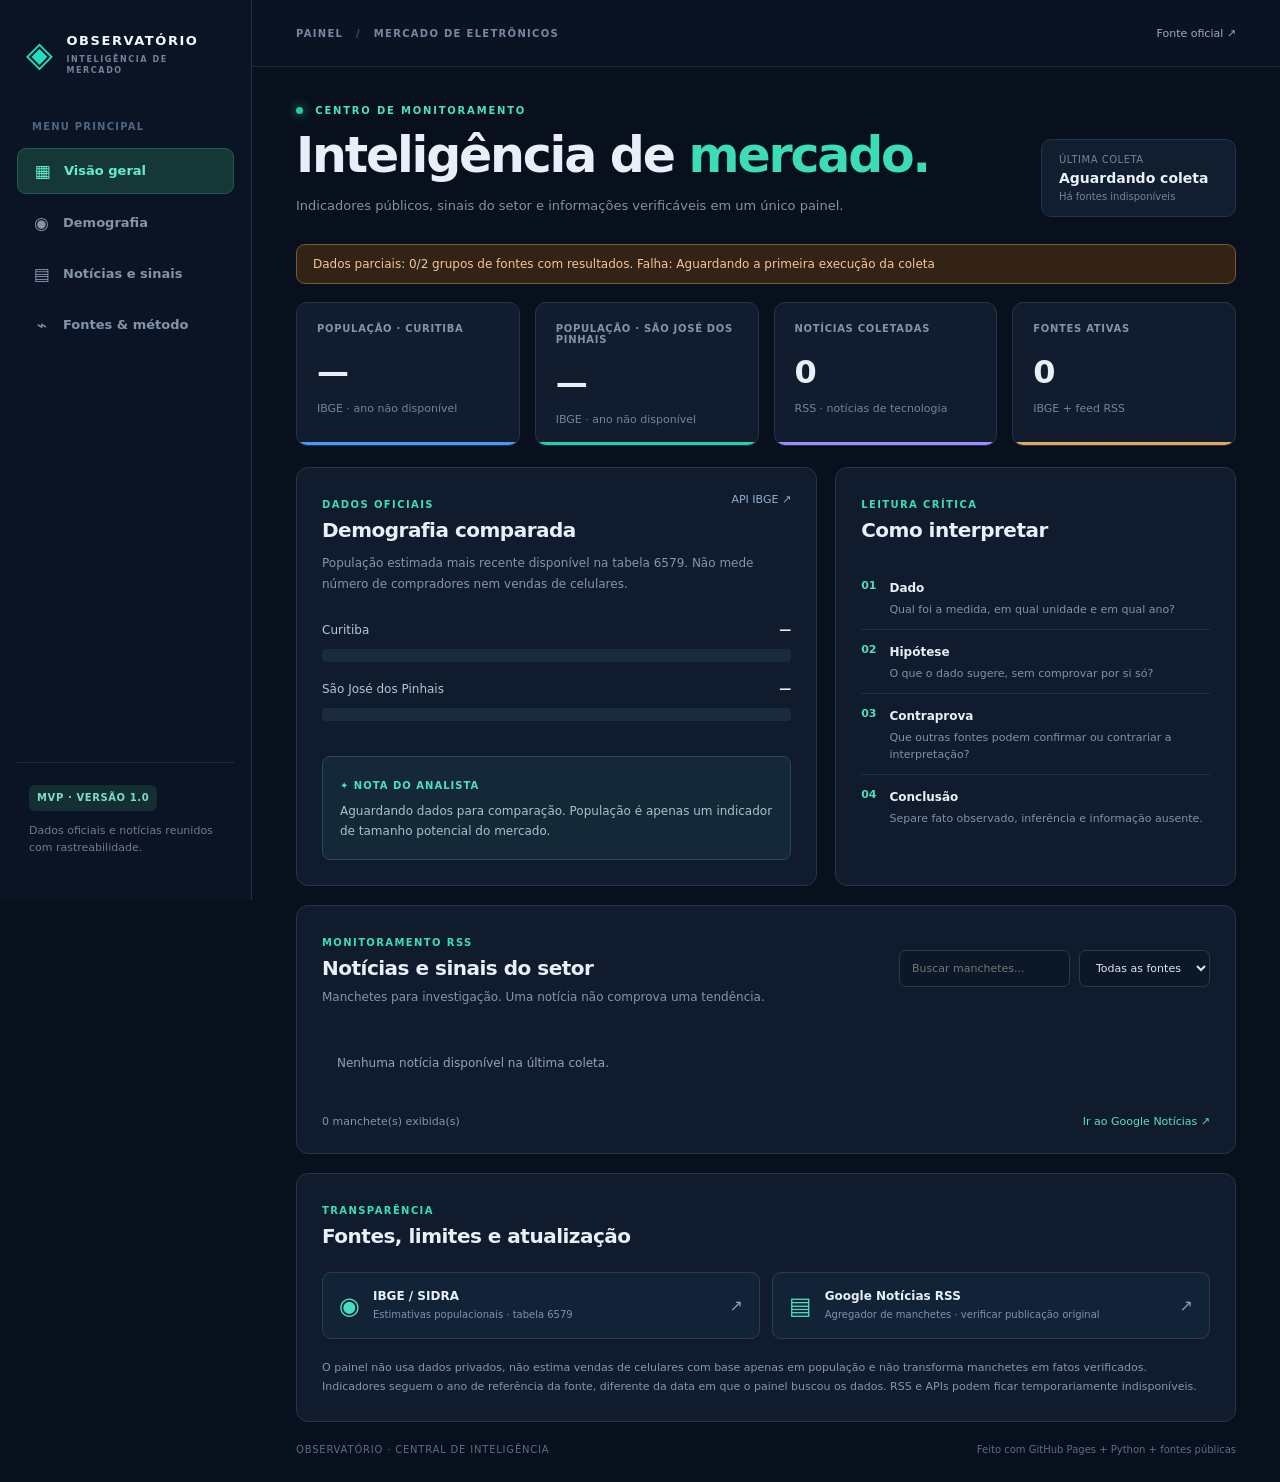
==== site/index.html @ dcea85d7 "Add files via upload" ====
<!doctype html>
<html lang="pt-BR">
<head>
  <meta charset="utf-8">
  <meta name="viewport" content="width=device-width, initial-scale=1">
  <meta name="theme-color" content="#0a1222">
  <meta name="description" content="Painel de inteligência de mercado com indicadores públicos do IBGE e notícias de tecnologia via RSS.">
  <title>Observatório | Inteligência de Mercado</title>
  <link rel="stylesheet" href="./styles.css">
</head>
<body>
  <div class="layout">
    <aside class="sidebar" aria-label="Navegação principal">
      <a class="brand" href="#inicio"><span class="brand-icon">◈</span><span>OBSERVATÓRIO<small>INTELIGÊNCIA DE MERCADO</small></span></a>
      <div class="nav-label">MENU PRINCIPAL</div>
      <nav>
        <a class="nav-link active" href="#inicio"><span>▦</span> Visão geral</a>
        <a class="nav-link" href="#demografia"><span>◉</span> Demografia</a>
        <a class="nav-link" href="#noticias"><span>▤</span> Notícias e sinais</a>
        <a class="nav-link" href="#fontes"><span>⌁</span> Fontes & método</a>
      </nav>
      <div class="sidebar-bottom">
        <span class="tiny-pill">MVP · VERSÃO 1.0</span>
        <p>Dados oficiais e notícias reunidos com rastreabilidade.</p>
      </div>
    </aside>
    <main id="inicio" class="main">
      <header class="topbar">
        <div class="crumb">PAINEL <span>/</span> MERCADO DE ELETRÔNICOS</div>
        <a class="top-link" href="https://www.ibge.gov.br/" target="_blank" rel="noopener noreferrer">Fonte oficial ↗</a>
      </header>
      <div class="content">
        <div class="hero-top">
          <div>
            <div class="eyebrow"><span class="dot"></span> CENTRO DE MONITORAMENTO</div>
            <h1>Inteligência de <em>mercado.</em></h1>
            <p class="subtitle">Indicadores públicos, sinais do setor e informações verificáveis em um único painel.</p>
          </div>
          <div class="update-box"><span>ÚLTIMA COLETA</span><strong id="updated-at">Aguardando coleta</strong><small id="source-status">Sem dados carregados</small></div>
        </div>
        <div id="alert" class="alert" role="status">O painel está carregando as fontes.</div>

        <section aria-label="Indicadores principais" class="metrics">
          <article class="metric-card"><span class="metric-label">POPULAÇÃO · CURITIBA</span><strong id="population-curitiba">—</strong><span class="metric-foot" id="year-curitiba">IBGE · ano não disponível</span><span class="metric-accent blue"></span></article>
          <article class="metric-card"><span class="metric-label">POPULAÇÃO · SÃO JOSÉ DOS PINHAIS</span><strong id="population-sjp">—</strong><span class="metric-foot" id="year-sjp">IBGE · ano não disponível</span><span class="metric-accent teal"></span></article>
          <article class="metric-card"><span class="metric-label">NOTÍCIAS COLETADAS</span><strong id="news-count">—</strong><span class="metric-foot">RSS · notícias de tecnologia</span><span class="metric-accent violet"></span></article>
          <article class="metric-card"><span class="metric-label">FONTES ATIVAS</span><strong id="sources-count">—</strong><span class="metric-foot">IBGE + feed RSS</span><span class="metric-accent amber"></span></article>
        </section>

        <div class="two-col">
          <section id="demografia" class="panel" aria-labelledby="demografia-title">
            <div class="panel-head"><div><span class="kicker">DADOS OFICIAIS</span><h2 id="demografia-title">Demografia comparada</h2></div><a href="https://servicodados.ibge.gov.br/api/docs/agregados" target="_blank" rel="noopener noreferrer" class="small-link">API IBGE ↗</a></div>
            <p class="panel-note">População estimada mais recente disponível na tabela 6579. Não mede número de compradores nem vendas de celulares.</p>
            <div class="bars">
              <div class="bar-info"><span>Curitiba</span><strong id="bar-value-curitiba">—</strong></div><div class="bar-track"><div class="bar-fill bar-blue" id="bar-curitiba" style="width:0%"></div></div>
              <div class="bar-info"><span>São José dos Pinhais</span><strong id="bar-value-sjp">—</strong></div><div class="bar-track"><div class="bar-fill bar-teal" id="bar-sjp" style="width:0%"></div></div>
            </div>
            <div class="insight"><span>✦ NOTA DO ANALISTA</span><p id="population-insight">Aguardando dados para comparação. População é apenas um indicador de tamanho potencial do mercado.</p></div>
          </section>
          <section class="panel" aria-labelledby="metodo-title">
            <div class="panel-head"><div><span class="kicker">LEITURA CRÍTICA</span><h2 id="metodo-title">Como interpretar</h2></div></div>
            <div class="method-item"><span class="method-num">01</span><div><strong>Dado</strong><p>Qual foi a medida, em qual unidade e em qual ano?</p></div></div>
            <div class="method-item"><span class="method-num">02</span><div><strong>Hipótese</strong><p>O que o dado sugere, sem comprovar por si só?</p></div></div>
            <div class="method-item"><span class="method-num">03</span><div><strong>Contraprova</strong><p>Que outras fontes podem confirmar ou contrariar a interpretação?</p></div></div>
            <div class="method-item"><span class="method-num">04</span><div><strong>Conclusão</strong><p>Separe fato observado, inferência e informação ausente.</p></div></div>
          </section>
        </div>

        <section id="noticias" class="panel news-panel" aria-labelledby="noticias-title">
          <div class="panel-head news-header"><div><span class="kicker">MONITORAMENTO RSS</span><h2 id="noticias-title">Notícias e sinais do setor</h2><p class="panel-note">Manchetes para investigação. Uma notícia não comprova uma tendência.</p></div><div class="news-controls"><label class="sr-only" for="news-search">Buscar manchetes</label><input id="news-search" placeholder="Buscar manchetes..." type="search"><label class="sr-only" for="news-filter">Fonte</label><select id="news-filter"><option value="">Todas as fontes</option></select></div></div>
          <div id="news-list" class="news-list"><p class="empty">Aguardando coleta de RSS...</p></div>
          <div class="news-bottom"><span id="news-shown">Nenhuma notícia exibida</span><a href="https://news.google.com/?hl=pt-BR&gl=BR&ceid=BR:pt-419" target="_blank" rel="noopener noreferrer">Ir ao Google Notícias ↗</a></div>
        </section>

        <section id="fontes" class="panel" aria-labelledby="fontes-title">
          <div class="panel-head"><div><span class="kicker">TRANSPARÊNCIA</span><h2 id="fontes-title">Fontes, limites e atualização</h2></div></div>
          <div class="sources-grid">
            <a href="https://sidra.ibge.gov.br/tabela/6579" target="_blank" rel="noopener noreferrer" class="source-card"><span class="source-icon">◉</span><div><strong>IBGE / SIDRA</strong><small>Estimativas populacionais · tabela 6579</small></div><span>↗</span></a>
            <a href="https://news.google.com/" target="_blank" rel="noopener noreferrer" class="source-card"><span class="source-icon">▤</span><div><strong>Google Notícias RSS</strong><small>Agregador de manchetes · verificar publicação original</small></div><span>↗</span></a>
          </div>
          <p class="disclaimer">O painel não usa dados privados, não estima vendas de celulares com base apenas em população e não transforma manchetes em fatos verificados. Indicadores seguem o ano de referência da fonte, diferente da data em que o painel buscou os dados. RSS e APIs podem ficar temporariamente indisponíveis.</p>
        </section>
        <footer>OBSERVATÓRIO · CENTRAL DE INTELIGÊNCIA <span>Feito com GitHub Pages + Python + fontes públicas</span></footer>
      </div>
    </main>
  </div>
  <script src="./app.js" defer></script>
</body>
</html>
---- site/styles.css ----
:root{color-scheme:dark;font-family:Inter,ui-sans-serif,system-ui,-apple-system,BlinkMacSystemFont,"Segoe UI",sans-serif;background:#080f1d;color:#e9eff8;font-synthesis:none}*{box-sizing:border-box}html{scroll-behavior:smooth}body{margin:0}a{color:inherit;text-decoration:none}button,input,select{font:inherit}.layout{display:flex;min-height:100vh}.sidebar{width:252px;background:#0b1424;border-right:1px solid #223047;position:sticky;top:0;height:100vh;display:flex;flex-direction:column;padding:32px 17px}.brand{display:flex;align-items:center;gap:12px;padding:0 9px 44px;color:#f3f8ff;font-size:13px;letter-spacing:.12em;font-weight:800;line-height:1.4}.brand-icon{color:#22dec0;font-size:35px;line-height:1}.brand small{display:block;color:#71829d;font-size:8px;letter-spacing:.2em;margin-top:4px}.nav-label{color:#506580;font-size:10px;font-weight:800;letter-spacing:.12em;padding:0 15px 16px}.sidebar nav{display:flex;flex-direction:column;gap:7px}.nav-link{color:#8293aa;border-radius:9px;font-size:13px;font-weight:600;padding:12px 15px;display:flex;align-items:center;gap:12px}.nav-link span{font-size:17px;display:inline-block;width:19px;text-align:center}.nav-link:hover{color:white;background:#15253a}.nav-link.active{background:#153735;color:#64edd2;border:1px solid #215c51}.sidebar-bottom{margin-top:auto;border-top:1px solid #1d2a3f;padding:22px 12px 0;color:#6b7c94;font-size:11px;line-height:1.6}.tiny-pill{display:inline-block;font-size:10px;color:#7bdcc7;background:#142f32;padding:5px 8px;border-radius:6px;font-weight:700;letter-spacing:.06em}.main{flex:1;min-width:0}.topbar{height:67px;padding:0 44px;border-bottom:1px solid #1b2a3d;display:flex;align-items:center;justify-content:space-between;background:#0a1322}.crumb{letter-spacing:.13em;font-weight:800;font-size:10px;color:#7488a2}.crumb span{padding:0 8px;color:#40556d}.top-link{font-size:11px;color:#9aacc1}.content{padding:38px 44px 27px;max-width:1530px;margin:0 auto}.hero-top{display:flex;justify-content:space-between;align-items:end;gap:24px;margin-bottom:27px}.eyebrow{font-size:10px;letter-spacing:.18em;color:#4ce1bb;font-weight:800;margin-bottom:12px}.dot{display:inline-block;width:7px;height:7px;border-radius:50%;background:#25ca9d;box-shadow:0 0 12px #25ca9d;margin-right:7px}h1{font-size:clamp(32px,4.3vw,49px);letter-spacing:-.045em;margin:0;font-weight:800;line-height:1.15}h1 em{font-style:normal;color:#3cdcb9}.subtitle{color:#8192a9;font-size:13px;margin:12px 0 0;line-height:1.6;max-width:640px}.update-box{background:#111e30;border:1px solid #25344a;border-radius:10px;min-width:195px;padding:14px 17px;display:flex;flex-direction:column;gap:5px}.update-box span,.update-box small{font-size:10px;color:#72849d;letter-spacing:.05em}.update-box strong{font-size:14px}.update-box small{letter-spacing:0}.alert{border:1px solid #314966;background:#132236;color:#b7c7db;padding:12px 16px;border-radius:9px;font-size:12px;margin-bottom:18px}.alert.ok{border-color:#205448;background:#102a29;color:#96e8d2}.alert.warn{border-color:#795637;background:#322315;color:#f1c698}.metrics{display:grid;grid-template-columns:repeat(4,minmax(0,1fr));gap:15px;margin-bottom:21px}.metric-card{background:#111d2e;border:1px solid #253349;border-radius:11px;padding:20px 20px 19px;min-height:137px;position:relative;overflow:hidden}.metric-label{display:block;font-size:10px;color:#8293ac;letter-spacing:.07em;font-weight:800;margin-bottom:19px}.metric-card strong{font-size:clamp(21px,2.7vw,32px);letter-spacing:-.045em;display:block;font-weight:750}.metric-foot{font-size:11px;color:#72849a;display:block;margin-top:11px}.metric-accent{height:3px;position:absolute;bottom:0;left:0;width:100%}.metric-accent.blue{background:#4e96fc}.metric-accent.teal{background:#24cfaa}.metric-accent.violet{background:#a18bff}.metric-accent.amber{background:#e0a75a}.two-col{display:grid;grid-template-columns:1.3fr 1fr;gap:18px;margin-bottom:19px}.panel{background:#101c2d;border:1px solid #25354a;border-radius:12px;padding:25px;min-width:0}.panel-head{display:flex;align-items:flex-start;justify-content:space-between;gap:16px;margin-bottom:24px}.kicker{font-size:10px;letter-spacing:.14em;color:#3addb8;font-weight:800}h2{font-size:20px;letter-spacing:-.025em;margin:6px 0 0}.small-link{font-size:11px;color:#8bafd4;white-space:nowrap}.panel-note{font-size:12px;line-height:1.7;color:#8495ab;margin:-13px 0 23px}.bars{display:grid;gap:12px;margin:29px 0 27px}.bar-info{display:flex;justify-content:space-between;gap:10px;font-size:12px;color:#b6c5d6}.bar-info strong{color:#e8f1ff}.bar-track{background:#1a2a3f;height:13px;border-radius:4px;overflow:hidden;margin-bottom:8px}.bar-fill{height:100%;border-radius:4px;transition:width .5s ease}.bar-blue{background:linear-gradient(90deg,#297fdc,#73b9ff)}.bar-teal{background:linear-gradient(90deg,#0d9d90,#3be9c7)}.insight{background:#142838;border:1px solid #244c55;border-radius:8px;padding:17px}.insight span{font-size:10px;letter-spacing:.1em;color:#4bdfc4;font-weight:800}.insight p{font-size:12px;color:#abc0cd;line-height:1.7;margin:8px 0 0}.method-item{display:flex;gap:13px;padding:11px 0;border-bottom:1px solid #1f2f43}.method-item:last-child{border-bottom:0}.method-num{font-size:11px;color:#4dddbd;font-weight:700;padding-top:2px}.method-item strong{font-size:12px}.method-item p{margin:5px 0 0;color:#7f92a9;font-size:11px;line-height:1.55}.news-panel{margin-bottom:19px}.news-header{align-items:center;margin-bottom:22px}.news-header .panel-note{margin:7px 0 0}.news-controls{display:flex;gap:9px}.news-controls input,.news-controls select{min-width:0;color:#dce7f4;background:#0c1728;border:1px solid #293a51;border-radius:7px;padding:10px 12px;font-size:11px;outline:none}.news-controls input:focus,.news-controls select:focus{border-color:#2cbfa5}.news-list{display:grid;grid-template-columns:repeat(2,minmax(0,1fr));gap:10px}.news-item{border:1px solid #25344a;background:#122034;border-radius:9px;padding:18px;display:flex;flex-direction:column;gap:10px;min-height:133px;transition:border-color .2s}.news-item:hover{border-color:#42c2ac}.news-tag{font-size:9px;letter-spacing:.08em;font-weight:800;color:#75ead5}.news-item h3{font-size:14px;line-height:1.45;margin:0;font-weight:650;display:-webkit-box;-webkit-line-clamp:2;-webkit-box-orient:vertical;overflow:hidden}.news-meta{font-size:10px;color:#8494aa;margin-top:auto}.empty{color:#91a3ba;font-size:12px;padding:15px}.news-bottom{display:flex;justify-content:space-between;align-items:center;padding:18px 0 0;color:#8194ad;font-size:11px}.news-bottom a{color:#57dfc4}.sources-grid{display:grid;grid-template-columns:repeat(2,minmax(0,1fr));gap:12px}.source-card{border:1px solid #2a3c51;background:#122338;border-radius:9px;display:flex;align-items:center;gap:13px;padding:16px}.source-card:hover{border-color:#46b6a5}.source-icon{font-size:24px;color:#4addbf}.source-card div{flex:1;min-width:0}.source-card strong{font-size:12px;display:block}.source-card small{display:block;color:#8191a9;font-size:10px;margin-top:5px;line-height:1.4}.source-card>span:last-child{color:#7ea1b5}.disclaimer{font-size:11px;color:#8596a9;line-height:1.7;margin:20px 0 0}footer{display:flex;justify-content:space-between;gap:15px;padding-top:22px;font-size:10px;letter-spacing:.08em;color:#58708a}footer span{letter-spacing:0}.sr-only{position:absolute;width:1px;height:1px;padding:0;margin:-1px;overflow:hidden;clip:rect(0,0,0,0);white-space:nowrap;border:0}@media(max-width:1080px){.sidebar{width:205px}.content{padding:28px 25px}.topbar{padding:0 25px}.metrics{grid-template-columns:repeat(2,minmax(0,1fr))}.two-col{grid-template-columns:1fr}}@media(max-width:730px){.layout{display:block}.sidebar{width:100%;height:auto;position:static;padding:18px;border-right:0;border-bottom:1px solid #223047}.brand{padding:0 0 12px}.nav-label,.sidebar-bottom{display:none}.sidebar nav{display:flex;flex-direction:row;overflow-x:auto}.nav-link{font-size:10px;white-space:nowrap;padding:8px 10px}.nav-link span{display:none}.topbar{height:48px;padding:0 18px}.content{padding:24px 15px}.hero-top{display:block}.update-box{margin-top:16px;max-width:300px}.metrics{gap:9px}.metric-card{padding:15px;min-height:118px}.metric-label{font-size:9px}.metric-card strong{font-size:24px}.panel{padding:18px}.panel-head{flex-wrap:wrap}.news-header{align-items:stretch}.news-controls{width:100%;flex-wrap:wrap}.news-controls input{flex:1}.news-list,.sources-grid{grid-template-columns:1fr}.news-bottom,footer{flex-wrap:wrap}.crumb{font-size:9px}}@media(prefers-reduced-motion:reduce){*{scroll-behavior:auto!important;transition:none!important}}
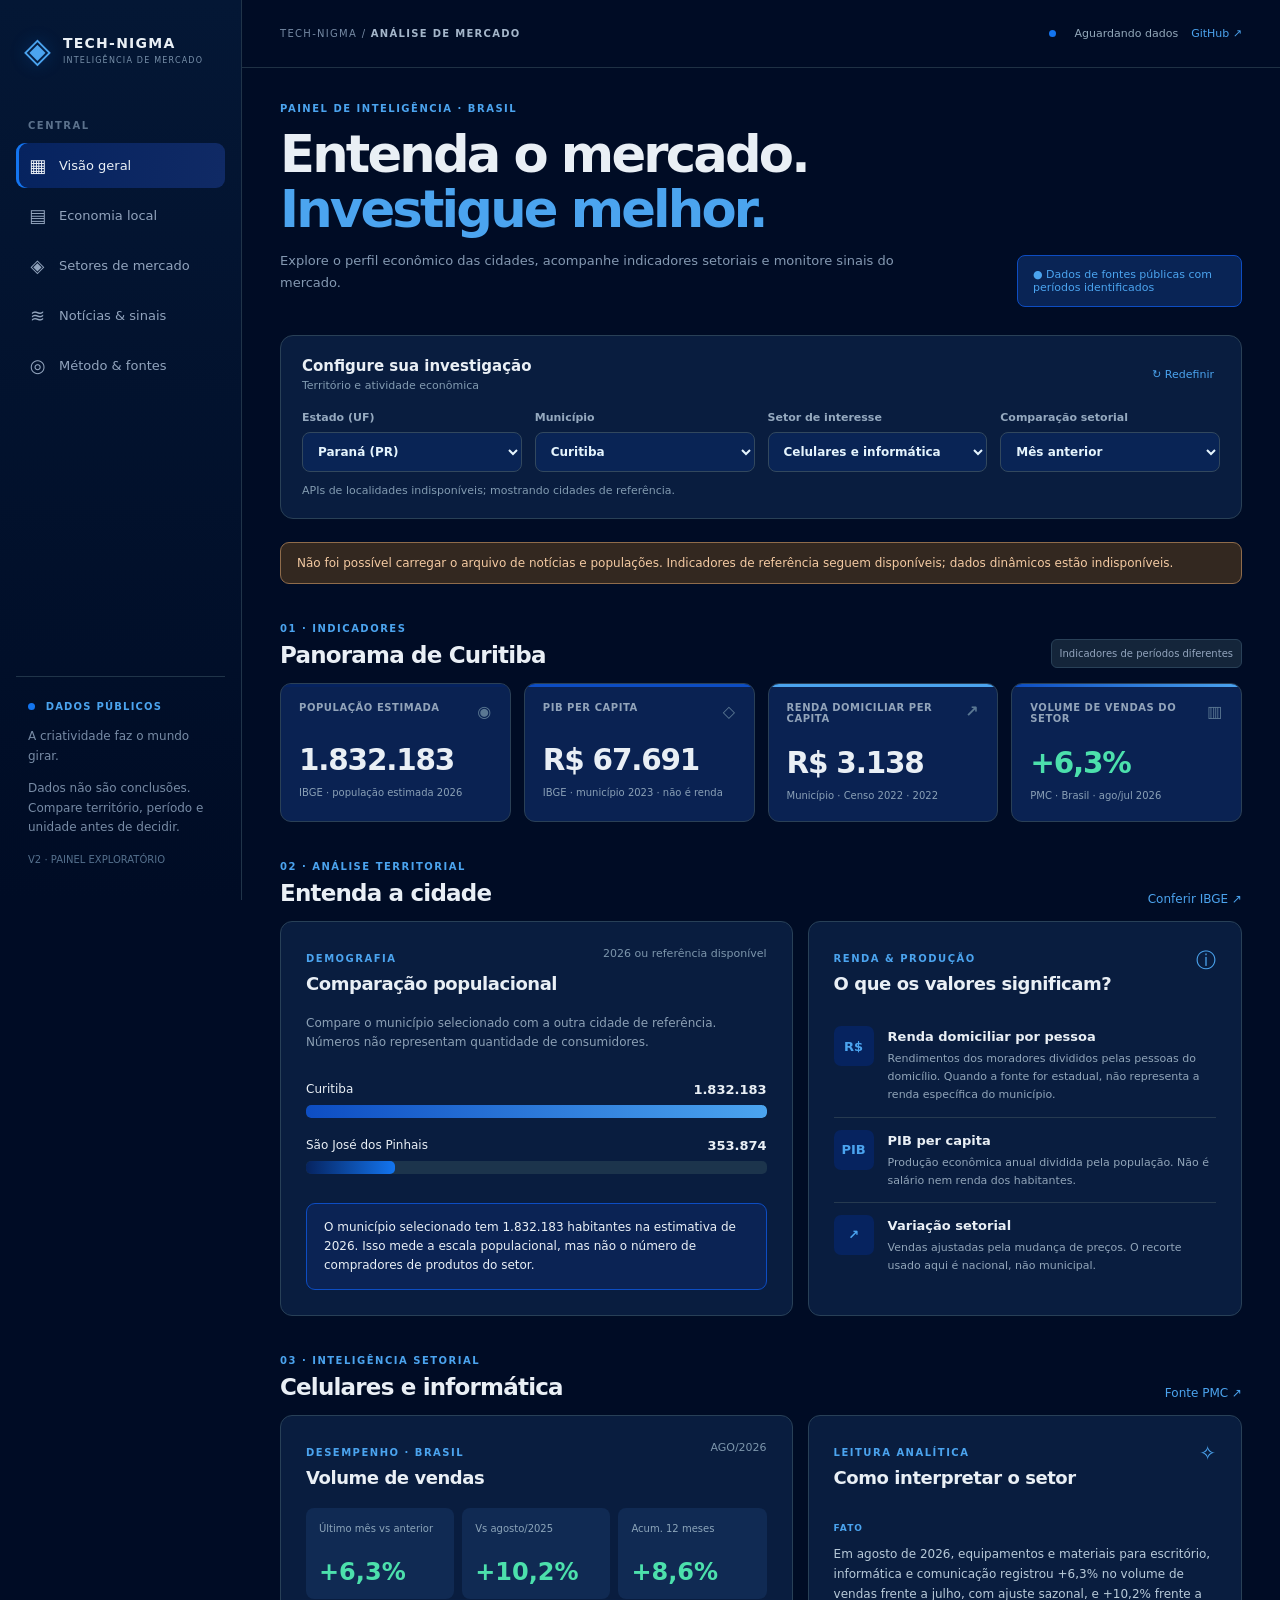
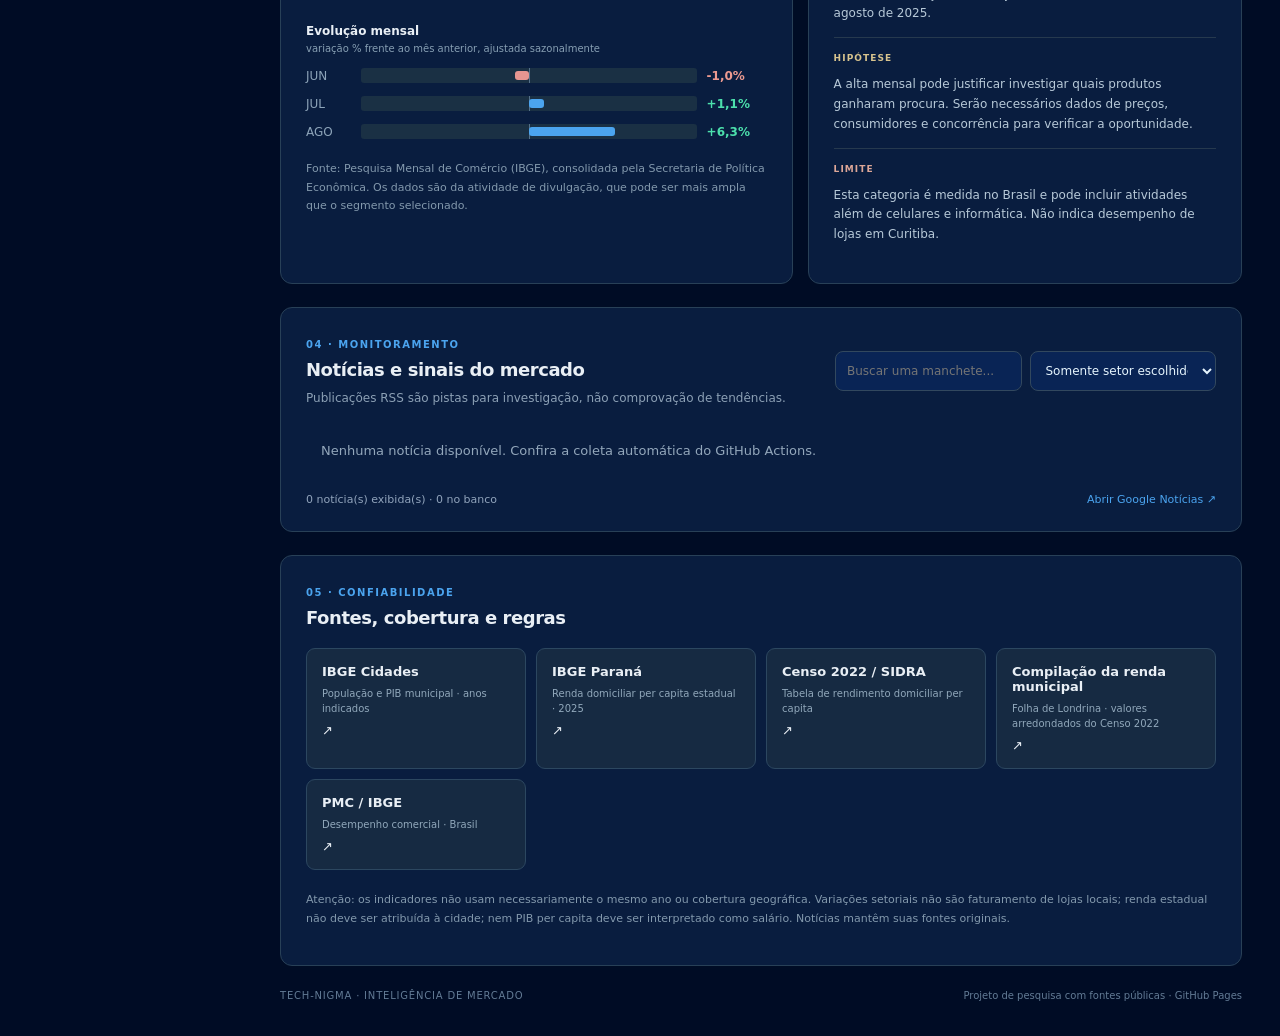
==== commit 684915aa: "Padroniza endereço /site/ com versão Tech-nigma e paleta oficial" ====
--- a/site/index.html
+++ b/site/index.html
@@ -3,87 +3,112 @@
 <head>
   <meta charset="utf-8">
   <meta name="viewport" content="width=device-width, initial-scale=1">
-  <meta name="theme-color" content="#0a1222">
-  <meta name="description" content="Painel de inteligência de mercado com indicadores públicos do IBGE e notícias de tecnologia via RSS.">
-  <title>Observatório | Inteligência de Mercado</title>
-  <link rel="stylesheet" href="./styles.css">
+  <meta name="theme-color" content="#000C25">
+  <meta name="description" content="Observatório de inteligência de mercado: cidades, renda, PIB per capita, desempenho do comércio e notícias com fontes.">
+  <title>Tech-nigma | Inteligência de Mercado</title>
+  <link rel="stylesheet" href="./v2.css">
+  <script src="./v2.js" defer></script>
 </head>
 <body>
-  <div class="layout">
-    <aside class="sidebar" aria-label="Navegação principal">
-      <a class="brand" href="#inicio"><span class="brand-icon">◈</span><span>OBSERVATÓRIO<small>INTELIGÊNCIA DE MERCADO</small></span></a>
-      <div class="nav-label">MENU PRINCIPAL</div>
-      <nav>
-        <a class="nav-link active" href="#inicio"><span>▦</span> Visão geral</a>
-        <a class="nav-link" href="#demografia"><span>◉</span> Demografia</a>
-        <a class="nav-link" href="#noticias"><span>▤</span> Notícias e sinais</a>
-        <a class="nav-link" href="#fontes"><span>⌁</span> Fontes & método</a>
+  <div class="shell">
+    <aside class="sidebar">
+      <div class="identity"><span class="logo-mark">◈</span><div><strong>TECH-NIGMA</strong><span>INTELIGÊNCIA DE MERCADO</span></div></div>
+      <div class="group-title">CENTRAL</div>
+      <nav class="nav">
+        <a class="selected" href="#visao"><span>▦</span> Visão geral</a>
+        <a href="#economia"><span>▤</span> Economia local</a>
+        <a href="#setores"><span>◈</span> Setores de mercado</a>
+        <a href="#noticias"><span>≋</span> Notícias & sinais</a>
+        <a href="#metodologia"><span>◎</span> Método & fontes</a>
       </nav>
-      <div class="sidebar-bottom">
-        <span class="tiny-pill">MVP · VERSÃO 1.0</span>
-        <p>Dados oficiais e notícias reunidos com rastreabilidade.</p>
+      <div class="side-bottom">
+        <div class="pulse"><i></i> DADOS PÚBLICOS</div>
+        <p>A criatividade faz o mundo girar.</p><p>Dados não são conclusões. Compare território, período e unidade antes de decidir.</p>
+        <small>V2 · PAINEL EXPLORATÓRIO</small>
       </div>
     </aside>
-    <main id="inicio" class="main">
+    <main id="visao" class="main">
       <header class="topbar">
-        <div class="crumb">PAINEL <span>/</span> MERCADO DE ELETRÔNICOS</div>
-        <a class="top-link" href="https://www.ibge.gov.br/" target="_blank" rel="noopener noreferrer">Fonte oficial ↗</a>
+        <div class="breadcrumb">TECH-NIGMA / <b>ANÁLISE DE MERCADO</b></div>
+        <div class="top-actions"><span class="sync-dot"></span><span id="collect-date">Aguardando dados</span><a href="https://github.com/BottmannBar/Inteligencia" target="_blank" rel="noopener">GitHub ↗</a></div>
       </header>
-      <div class="content">
-        <div class="hero-top">
-          <div>
-            <div class="eyebrow"><span class="dot"></span> CENTRO DE MONITORAMENTO</div>
-            <h1>Inteligência de <em>mercado.</em></h1>
-            <p class="subtitle">Indicadores públicos, sinais do setor e informações verificáveis em um único painel.</p>
+      <div class="workspace">
+        <div class="title-area">
+          <div><div class="eyebrow">PAINEL DE INTELIGÊNCIA · BRASIL</div><h1>Entenda o mercado.<br><em>Investigue melhor.</em></h1><p>Explore o perfil econômico das cidades, acompanhe indicadores setoriais e monitore sinais do mercado.</p></div>
+          <div class="legend" id="data-state">● Dados de fontes públicas com períodos identificados</div>
+        </div>
+        <section class="filters" aria-label="Filtros da investigação">
+          <div class="filter-head"><div><strong>Configure sua investigação</strong><span>Território e atividade econômica</span></div><button id="reset" type="button" class="quiet">↻ Redefinir</button></div>
+          <div class="filters-grid">
+            <label>Estado (UF)<select id="uf"><option value="PR">Paraná (PR)</option></select></label>
+            <label>Município<select id="city"><option value="4106902">Curitiba</option><option value="4125506">São José dos Pinhais</option></select></label>
+            <label>Setor de interesse<select id="sector"><option value="tecnologia">Celulares e informática</option></select></label>
+            <label>Comparação setorial<select id="comparison"><option value="mom">Mês anterior</option><option value="yoy">Mesmo mês do ano anterior</option><option value="y12">Acumulado em 12 meses</option></select></label>
           </div>
-          <div class="update-box"><span>ÚLTIMA COLETA</span><strong id="updated-at">Aguardando coleta</strong><small id="source-status">Sem dados carregados</small></div>
-        </div>
-        <div id="alert" class="alert" role="status">O painel está carregando as fontes.</div>
-
-        <section aria-label="Indicadores principais" class="metrics">
-          <article class="metric-card"><span class="metric-label">POPULAÇÃO · CURITIBA</span><strong id="population-curitiba">—</strong><span class="metric-foot" id="year-curitiba">IBGE · ano não disponível</span><span class="metric-accent blue"></span></article>
-          <article class="metric-card"><span class="metric-label">POPULAÇÃO · SÃO JOSÉ DOS PINHAIS</span><strong id="population-sjp">—</strong><span class="metric-foot" id="year-sjp">IBGE · ano não disponível</span><span class="metric-accent teal"></span></article>
-          <article class="metric-card"><span class="metric-label">NOTÍCIAS COLETADAS</span><strong id="news-count">—</strong><span class="metric-foot">RSS · notícias de tecnologia</span><span class="metric-accent violet"></span></article>
-          <article class="metric-card"><span class="metric-label">FONTES ATIVAS</span><strong id="sources-count">—</strong><span class="metric-foot">IBGE + feed RSS</span><span class="metric-accent amber"></span></article>
+          <div class="filter-foot" id="city-status">Selecione um município para consultar seus indicadores.</div>
         </section>
-
-        <div class="two-col">
-          <section id="demografia" class="panel" aria-labelledby="demografia-title">
-            <div class="panel-head"><div><span class="kicker">DADOS OFICIAIS</span><h2 id="demografia-title">Demografia comparada</h2></div><a href="https://servicodados.ibge.gov.br/api/docs/agregados" target="_blank" rel="noopener noreferrer" class="small-link">API IBGE ↗</a></div>
-            <p class="panel-note">População estimada mais recente disponível na tabela 6579. Não mede número de compradores nem vendas de celulares.</p>
-            <div class="bars">
-              <div class="bar-info"><span>Curitiba</span><strong id="bar-value-curitiba">—</strong></div><div class="bar-track"><div class="bar-fill bar-blue" id="bar-curitiba" style="width:0%"></div></div>
-              <div class="bar-info"><span>São José dos Pinhais</span><strong id="bar-value-sjp">—</strong></div><div class="bar-track"><div class="bar-fill bar-teal" id="bar-sjp" style="width:0%"></div></div>
-            </div>
-            <div class="insight"><span>✦ NOTA DO ANALISTA</span><p id="population-insight">Aguardando dados para comparação. População é apenas um indicador de tamanho potencial do mercado.</p></div>
+        <div id="global-alert" class="notice" hidden></div>
+        <div class="section-top"><div><span class="eyebrow">01 · INDICADORES</span><h2 id="city-title">Panorama de Curitiba</h2></div><span class="source-tag">Indicadores de períodos diferentes</span></div>
+        <section class="kpis" aria-label="Indicadores econômicos">
+          <article class="kpi"><div class="kpi-line">POPULAÇÃO ESTIMADA <span>◉</span></div><strong id="kpi-pop">—</strong><div class="kpi-foot" id="kpi-pop-sub">IBGE · município</div></article>
+          <article class="kpi"><div class="kpi-line">PIB PER CAPITA <span>◇</span></div><strong id="kpi-pib">—</strong><div class="kpi-foot" id="kpi-pib-sub">IBGE · município · não é renda</div></article>
+          <article class="kpi"><div class="kpi-line">RENDA DOMICILIAR PER CAPITA <span>↗</span></div><strong id="kpi-income">—</strong><div class="kpi-foot" id="kpi-income-sub">IBGE · unidade territorial indicada</div></article>
+          <article class="kpi emphasis"><div class="kpi-line">VOLUME DE VENDAS DO SETOR <span>▥</span></div><strong id="kpi-sector">—</strong><div class="kpi-foot" id="kpi-sector-sub">PMC · Brasil · agosto/2026</div></article>
+        </section>
+        <div class="section-top" id="economia"><div><span class="eyebrow">02 · ANÁLISE TERRITORIAL</span><h2>Entenda a cidade</h2></div><a id="city-source" href="https://www.ibge.gov.br/cidades-e-estados/pr/curitiba.html" target="_blank" rel="noopener" class="text-link">Conferir IBGE ↗</a></div>
+        <div class="main-grid">
+          <section class="panel">
+            <div class="panel-heading"><div><span class="micro">DEMOGRAFIA</span><h3>Comparação populacional</h3></div><span class="faint" id="compare-year">2026</span></div>
+            <p class="muted">Compare o município selecionado com a outra cidade de referência. Números não representam quantidade de consumidores.</p>
+            <div id="city-bars" class="city-bars"></div>
+            <div id="pop-reading" class="insight-note">Aguardando indicadores.</div>
           </section>
-          <section class="panel" aria-labelledby="metodo-title">
-            <div class="panel-head"><div><span class="kicker">LEITURA CRÍTICA</span><h2 id="metodo-title">Como interpretar</h2></div></div>
-            <div class="method-item"><span class="method-num">01</span><div><strong>Dado</strong><p>Qual foi a medida, em qual unidade e em qual ano?</p></div></div>
-            <div class="method-item"><span class="method-num">02</span><div><strong>Hipótese</strong><p>O que o dado sugere, sem comprovar por si só?</p></div></div>
-            <div class="method-item"><span class="method-num">03</span><div><strong>Contraprova</strong><p>Que outras fontes podem confirmar ou contrariar a interpretação?</p></div></div>
-            <div class="method-item"><span class="method-num">04</span><div><strong>Conclusão</strong><p>Separe fato observado, inferência e informação ausente.</p></div></div>
+          <section class="panel">
+            <div class="panel-heading"><div><span class="micro">RENDA & PRODUÇÃO</span><h3>O que os valores significam?</h3></div><span class="mini-icon">ⓘ</span></div>
+            <div class="definition"><div class="definition-symbol">R$</div><div><b>Renda domiciliar por pessoa</b><p>Rendimentos dos moradores divididos pelas pessoas do domicílio. Quando a fonte for estadual, não representa a renda específica do município.</p></div></div>
+            <div class="definition"><div class="definition-symbol">PIB</div><div><b>PIB per capita</b><p>Produção econômica anual dividida pela população. Não é salário nem renda dos habitantes.</p></div></div>
+            <div class="definition"><div class="definition-symbol">↗</div><div><b>Variação setorial</b><p>Vendas ajustadas pela mudança de preços. O recorte usado aqui é nacional, não municipal.</p></div></div>
           </section>
         </div>
-
-        <section id="noticias" class="panel news-panel" aria-labelledby="noticias-title">
-          <div class="panel-head news-header"><div><span class="kicker">MONITORAMENTO RSS</span><h2 id="noticias-title">Notícias e sinais do setor</h2><p class="panel-note">Manchetes para investigação. Uma notícia não comprova uma tendência.</p></div><div class="news-controls"><label class="sr-only" for="news-search">Buscar manchetes</label><input id="news-search" placeholder="Buscar manchetes..." type="search"><label class="sr-only" for="news-filter">Fonte</label><select id="news-filter"><option value="">Todas as fontes</option></select></div></div>
-          <div id="news-list" class="news-list"><p class="empty">Aguardando coleta de RSS...</p></div>
-          <div class="news-bottom"><span id="news-shown">Nenhuma notícia exibida</span><a href="https://news.google.com/?hl=pt-BR&gl=BR&ceid=BR:pt-419" target="_blank" rel="noopener noreferrer">Ir ao Google Notícias ↗</a></div>
+        <div class="section-top" id="setores"><div><span class="eyebrow">03 · INTELIGÊNCIA SETORIAL</span><h2 id="sector-title">Celulares e informática</h2></div><a href="https://www.gov.br/fazenda/pt-br/central-de-conteudo/publicacoes/conjuntura-economica/atividade-economica/defeso-eleitoral-2026/informativo-pmc-ago2026.html" target="_blank" rel="noopener" class="text-link">Fonte PMC ↗</a></div>
+        <div class="sector-grid">
+          <section class="panel">
+            <div class="panel-heading"><div><span class="micro">DESEMPENHO · BRASIL</span><h3>Volume de vendas</h3></div><span class="faint">AGO/2026</span></div>
+            <div class="triple">
+              <div><span>Último mês vs anterior</span><b id="sector-mom">—</b></div>
+              <div><span>Vs agosto/2025</span><b id="sector-yoy">—</b></div>
+              <div><span>Acum. 12 meses</span><b id="sector-y12">—</b></div>
+            </div>
+            <div class="chart-title">Evolução mensal <span>variação % frente ao mês anterior, ajustada sazonalmente</span></div>
+            <div class="trend" id="trend-chart"></div>
+            <p class="fineprint">Fonte: Pesquisa Mensal de Comércio (IBGE), consolidada pela Secretaria de Política Econômica. Os dados são da atividade de divulgação, que pode ser mais ampla que o segmento selecionado.</p>
+          </section>
+          <section class="panel sector-insights">
+            <div class="panel-heading"><div><span class="micro">LEITURA ANALÍTICA</span><h3>Como interpretar o setor</h3></div><span class="mini-icon">✧</span></div>
+            <div class="analysis-block"><span class="tag fact">FATO</span><p id="sector-fact">Aguardando setor.</p></div>
+            <div class="analysis-block"><span class="tag hypothesis">HIPÓTESE</span><p id="sector-hypothesis">Aguardando setor.</p></div>
+            <div class="analysis-block"><span class="tag limit">LIMITE</span><p id="sector-limitation">A PMC não comprova desempenho de empresas de uma cidade.</p></div>
+          </section>
+        </div>
+        <section class="panel news-panel" id="noticias">
+          <div class="panel-heading news-head"><div><span class="micro">04 · MONITORAMENTO</span><h3>Notícias e sinais do mercado</h3><p class="muted">Publicações RSS são pistas para investigação, não comprovação de tendências.</p></div><div class="news-tools"><input id="news-search" type="search" placeholder="Buscar uma manchete..." aria-label="Buscar notícias"><select id="news-mode" aria-label="Filtro das notícias"><option value="setor">Somente setor escolhido</option><option value="todas">Todas as notícias</option></select></div></div>
+          <div class="news-list" id="news-list"><div class="empty">Carregando manchetes…</div></div>
+          <div class="news-footer"><span id="news-count">—</span><a href="https://news.google.com/?hl=pt-BR&amp;gl=BR&amp;ceid=BR:pt-419" target="_blank" rel="noopener">Abrir Google Notícias ↗</a></div>
         </section>
-
-        <section id="fontes" class="panel" aria-labelledby="fontes-title">
-          <div class="panel-head"><div><span class="kicker">TRANSPARÊNCIA</span><h2 id="fontes-title">Fontes, limites e atualização</h2></div></div>
-          <div class="sources-grid">
-            <a href="https://sidra.ibge.gov.br/tabela/6579" target="_blank" rel="noopener noreferrer" class="source-card"><span class="source-icon">◉</span><div><strong>IBGE / SIDRA</strong><small>Estimativas populacionais · tabela 6579</small></div><span>↗</span></a>
-            <a href="https://news.google.com/" target="_blank" rel="noopener noreferrer" class="source-card"><span class="source-icon">▤</span><div><strong>Google Notícias RSS</strong><small>Agregador de manchetes · verificar publicação original</small></div><span>↗</span></a>
+        <section class="panel methodology" id="metodologia">
+          <div class="panel-heading"><div><span class="micro">05 · CONFIABILIDADE</span><h3>Fontes, cobertura e regras</h3></div></div>
+          <div class="sources">
+            <a href="https://www.ibge.gov.br/cidades-e-estados.html" target="_blank" rel="noopener"><b>IBGE Cidades</b><small>População e PIB municipal · anos indicados</small>↗</a>
+            <a href="https://www.ibge.gov.br/cidades-e-estados/pr.html" target="_blank" rel="noopener"><b>IBGE Paraná</b><small>Renda domiciliar per capita estadual · 2025</small>↗</a>
+            <a href="https://sidra.ibge.gov.br/tabela/10295" target="_blank" rel="noopener"><b>Censo 2022 / SIDRA</b><small>Tabela de rendimento domiciliar per capita</small>↗</a>
+            <a href="https://www.folhadelondrina.com.br/economia/disparidade-de-riqueza-persiste-ate-entre-maiores-cidades-do-parana-3290647e.html" target="_blank" rel="noopener"><b>Compilação da renda municipal</b><small>Folha de Londrina · valores arredondados do Censo 2022</small>↗</a>
+            <a href="https://www.ibge.gov.br/estatisticas/economicas/comercio/9227-pesquisa-mensal-de-comercio.html" target="_blank" rel="noopener"><b>PMC / IBGE</b><small>Desempenho comercial · Brasil</small>↗</a>
           </div>
-          <p class="disclaimer">O painel não usa dados privados, não estima vendas de celulares com base apenas em população e não transforma manchetes em fatos verificados. Indicadores seguem o ano de referência da fonte, diferente da data em que o painel buscou os dados. RSS e APIs podem ficar temporariamente indisponíveis.</p>
+          <p class="fineprint">Atenção: os indicadores não usam necessariamente o mesmo ano ou cobertura geográfica. Variações setoriais não são faturamento de lojas locais; renda estadual não deve ser atribuída à cidade; nem PIB per capita deve ser interpretado como salário. Notícias mantêm suas fontes originais.</p>
         </section>
-        <footer>OBSERVATÓRIO · CENTRAL DE INTELIGÊNCIA <span>Feito com GitHub Pages + Python + fontes públicas</span></footer>
+        <footer>TECH-NIGMA · INTELIGÊNCIA DE MERCADO <span>Projeto de pesquisa com fontes públicas · GitHub Pages</span></footer>
       </div>
     </main>
   </div>
-  <script src="./app.js" defer></script>
 </body>
-</html>
+</html>
--- a/site/v2.css
+++ b/site/v2.css
@@ -0,0 +1,14 @@
+:root{--tech-nigma-navy:#000C25;--tech-nigma-sapphire-shadow:#06235F;--tech-nigma-sapphire:#0D4DC3;--tech-nigma-electric:#1375F0;--tech-nigma-crystal:#4BA4EF;--tech-nigma-silver:#E9EFF5;font-family:Inter,ui-sans-serif,system-ui,-apple-system,BlinkMacSystemFont,"Segoe UI",sans-serif;color:#E9EFF5;background:#000C25;font-synthesis:none}*{box-sizing:border-box}html{scroll-behavior:smooth}body{margin:0}a{text-decoration:none;color:inherit}button,input,select{font:inherit}.shell{display:flex;min-height:100vh}.sidebar{width:242px;flex-shrink:0;position:sticky;top:0;height:100vh;background:#041735;border-right:1px solid #203449;padding:30px 16px;display:flex;flex-direction:column}.identity{display:flex;align-items:center;gap:12px;margin:0 8px 50px}.logo-mark{font-size:35px;color:#4BA4EF}.identity strong{font-size:14px;letter-spacing:.12em;display:block}.identity span:not(.logo-mark){font-size:8px;letter-spacing:.15em;color:#7890aa;display:block;margin-top:5px}.group-title,.eyebrow,.micro{font-size:10px;font-weight:800;letter-spacing:.15em;color:#4BA4EF}.group-title{color:#5b718c;padding:0 12px;margin-bottom:12px}.nav{display:grid;gap:5px}.nav a{font-size:13px;color:#92a4bd;padding:12px 13px;border-radius:9px;display:flex;gap:13px;align-items:center}.nav a span{width:17px;text-align:center;font-size:18px}.nav a:hover,.nav a.selected{background:#102A65;color:#4BA4EF}.side-bottom{margin-top:auto;color:#778ba5;font-size:12px;line-height:1.65;border-top:1px solid #203449;padding:22px 12px 0}.side-bottom small{color:#55718e;font-size:10px}.pulse{font-size:10px;color:#4BA4EF;letter-spacing:.12em;font-weight:800}.pulse i,.sync-dot{display:inline-block;width:7px;height:7px;border-radius:50%;background:#1375F0;vertical-align:middle;margin-right:6px}.main{min-width:0;flex:1}.topbar{height:68px;border-bottom:1px solid #1f3144;background:#041735;padding:0 38px;display:flex;justify-content:space-between;align-items:center;gap:12px}.breadcrumb{font-size:10px;letter-spacing:.13em;color:#758aa4}.breadcrumb b{color:#a4b6ca}.top-actions{font-size:11px;color:#93a9bb;display:flex;align-items:center;gap:13px}.top-actions a,.text-link{color:#4BA4EF}.workspace{max-width:1540px;margin:auto;padding:35px 38px}.title-area{display:flex;justify-content:space-between;gap:25px;align-items:end;margin-bottom:28px}h1{font-size:clamp(34px,4vw,52px);letter-spacing:-.055em;line-height:1.07;margin:13px 0 10px}h1 em{color:#4BA4EF;font-style:normal}.title-area p{color:#8499b2;max-width:670px;font-size:13px;line-height:1.7}.legend{font-size:11px;color:#4BA4EF;padding:12px 15px;background:#092455;border:1px solid #0D4DC3;border-radius:8px;max-width:225px}.filters{background:#091D3F;border:1px solid #294056;border-radius:13px;padding:21px;margin-bottom:23px}.filter-head{display:flex;justify-content:space-between;margin-bottom:19px;align-items:center}.filter-head strong,.filter-head span{display:block}.filter-head strong{font-size:15px}.filter-head span,.filter-foot{color:#829bb1;font-size:11px;margin-top:4px}.quiet{color:#4BA4EF;background:transparent;border:0;cursor:pointer;font-size:11px}.filters-grid{display:grid;grid-template-columns:repeat(4,minmax(0,1fr));gap:13px}.filters-grid label{font-size:11px;color:#95a9bf;font-weight:700;display:grid;gap:8px}.filters-grid select,.news-tools select,.news-tools input{background:#092455;border:1px solid #32485e;border-radius:8px;color:#e5f4fd;padding:11px;font-size:12px;width:100%;min-width:0;outline:none}.filters-grid select:focus,.news-tools input:focus,.news-tools select:focus{border-color:#1375F0}.filter-foot{margin-top:12px}.notice{background:#332820;color:#f4caa2;border:1px solid #8f6c4b;padding:13px 16px;border-radius:9px;font-size:12px;margin:15px 0}.section-top{display:flex;align-items:end;justify-content:space-between;gap:15px;margin:33px 0 15px;scroll-margin-top:20px}.section-top h2{margin:6px 0 0;font-size:23px;letter-spacing:-.035em}.source-tag{font-size:10px;color:#92a4bd;background:#14253a;border:1px solid #294158;padding:8px;border-radius:6px}.text-link{font-size:12px}.kpis{display:grid;grid-template-columns:repeat(4,minmax(0,1fr));gap:13px}.kpi{border:1px solid #2a4056;background:#0A2252;border-radius:11px;padding:18px;min-height:139px;position:relative;overflow:hidden}.kpi:before{content:"";position:absolute;top:0;left:0;right:0;height:3px;background:#06235F}.kpi:nth-child(2):before{background:#0D4DC3}.kpi:nth-child(3):before{background:#ba9e6b}.kpi.emphasis:before{background:#1375F0}.kpi-line{color:#92a4ba;font-size:10px;font-weight:800;letter-spacing:.055em;display:flex;justify-content:space-between;gap:10px}.kpi-line span{font-size:16px;color:#5a7792}.kpi strong{display:block;margin:24px 0 10px;font-size:clamp(23px,2.3vw,33px);line-height:1.05;letter-spacing:-.04em}.kpi-foot{font-size:10px;color:#8aa0b6;line-height:1.45}.main-grid,.sector-grid{display:grid;grid-template-columns:1.18fr 1fr;gap:15px}.panel{background:#091D3F;border:1px solid #284057;border-radius:12px;padding:25px;min-width:0}.panel-heading{display:flex;justify-content:space-between;gap:10px;align-items:flex-start;margin-bottom:20px}.panel h3{font-size:18px;letter-spacing:-.025em;margin:7px 0 0}.micro{color:#4BA4EF}.faint{color:#7d96ac;font-size:11px}.muted{color:#8ca0b5;line-height:1.6;font-size:12px;margin-top:0}.city-bars{margin:29px 0;display:grid;gap:20px}.compare-row{display:grid;gap:8px}.compare-row-label{display:flex;justify-content:space-between;gap:10px;font-size:12px}.compare-row-label b{font-size:13px}.track{height:13px;background:#1c344c;border-radius:5px;overflow:hidden}.fill{height:100%;background:linear-gradient(90deg,#0D4DC3,#4BA4EF);border-radius:5px}.compare-row:nth-child(2) .fill{background:linear-gradient(90deg,#0D4DC3,#4BA4EF)}.insight-note{background:#0B2354;border:1px solid #0D4DC3;color:#E9EFF5;border-radius:9px;padding:14px 17px;font-size:12px;line-height:1.6}.definition{display:flex;gap:14px;border-bottom:1px solid #263a50;padding:12px 0}.definition:last-child{border:0}.definition-symbol{flex-shrink:0;font-size:13px;font-weight:800;color:#4BA4EF;background:#06235F;border-radius:7px;width:40px;height:40px;display:grid;place-items:center}.definition b{font-size:13px}.definition p{font-size:11px;color:#91a5b9;line-height:1.65;margin:5px 0 0}.mini-icon{font-size:20px;color:#4BA4EF}.triple{display:grid;grid-template-columns:repeat(3,minmax(0,1fr));gap:8px;margin-bottom:25px}.triple div{padding:13px;background:#102A53;border-radius:8px}.triple span{font-size:10px;color:#8ca5ba;display:block;line-height:1.5;min-height:31px}.triple b{font-size:24px;display:block;margin-top:6px}.positive{color:#4ce0ac!important}.negative{color:#ed9a90!important}.neutral{color:#c4d2e2!important}.chart-title{font-size:12px;font-weight:700;margin-bottom:14px}.chart-title span{display:block;font-size:10px;font-weight:400;color:#879fb3;margin-top:5px}.trend{display:grid;gap:13px}.trend-item{display:grid;grid-template-columns:45px 1fr 60px;gap:10px;align-items:center;font-size:12px}.trend-item>span{color:#8da4b9}.trend-bar{height:15px;background:#1a3044;border-radius:3px;position:relative;overflow:hidden;display:flex;align-items:center}.trend-bar:before{content:"";position:absolute;left:50%;height:100%;width:1px;background:#55718a}.trend-fill{height:9px;position:absolute;background:#4BA4EF;border-radius:3px;max-width:50%}.trend-fill.down{background:#e69591}.fineprint{font-size:11px;color:#8399ad;line-height:1.7;margin-top:21px}.analysis-block{border-bottom:1px solid #26394e;padding:8px 0 13px}.analysis-block:last-child{border-bottom:0}.analysis-block p{font-size:12px;color:#b7c9d8;line-height:1.65;margin:10px 0 0}.tag{font-size:9px;letter-spacing:.12em;font-weight:800}.tag.fact{color:#4BA4EF}.tag.hypothesis{color:#d8c48e}.tag.limit{color:#dda798}.news-panel{margin-top:23px;scroll-margin-top:20px}.news-head{align-items:center}.news-head .muted{margin:9px 0 0}.news-tools{display:flex;gap:8px;max-width:430px}.news-tools input{min-width:180px}.news-tools select{min-width:172px}.news-list{display:grid;grid-template-columns:repeat(3,minmax(0,1fr));gap:12px}.news-card{display:flex;flex-direction:column;gap:10px;background:#0A2548;border:1px solid #2d465c;padding:18px;border-radius:10px;min-height:138px;transition:border-color .2s}.news-card:hover{border-color:#1375F0}.news-card>span{font-size:10px;color:#4BA4EF;font-weight:800;letter-spacing:.09em}.news-card strong{font-size:13px;line-height:1.55;font-weight:680}.news-card small{font-size:10px;color:#849ab2;margin-top:auto}.news-footer{display:flex;justify-content:space-between;padding-top:20px;color:#91a4bc;font-size:11px}.news-footer a{color:#4BA4EF}.empty{grid-column:1/-1;color:#93a7bb;font-size:13px;padding:15px}.methodology{margin-top:23px;scroll-margin-top:20px}.sources{display:grid;grid-template-columns:repeat(4,minmax(0,1fr));gap:10px}.sources a{border:1px solid #2c4760;background:#162a42;border-radius:9px;padding:15px;display:block;font-size:13px}.sources a b,.sources a small{display:block}.sources a small{font-size:10px;color:#91a8bb;line-height:1.5;margin:7px 0}.sources a:hover{border-color:#1375F0}footer{display:flex;justify-content:space-between;gap:16px;font-size:10px;color:#627b95;letter-spacing:.08em;margin:24px 0 0}footer span{letter-spacing:0}@media(max-width:1200px){.sidebar{width:210px}.workspace{padding:25px}.topbar{padding:0 25px}.kpis{grid-template-columns:repeat(2,minmax(0,1fr))}.news-list{grid-template-columns:repeat(2,minmax(0,1fr))}.sources{grid-template-columns:repeat(2,minmax(0,1fr))}}@media(max-width:850px){.sidebar{width:100%;height:auto;position:static;padding:18px}.shell{display:block}.identity{margin:0 0 15px}.group-title,.side-bottom{display:none}.nav{display:flex;overflow-x:auto;gap:4px}.nav a{white-space:nowrap;font-size:11px}.nav a span{display:none}.main-grid,.sector-grid{grid-template-columns:1fr}.filters-grid{grid-template-columns:repeat(2,minmax(0,1fr))}.legend{display:none}}@media(max-width:550px){.workspace{padding:18px 13px}.topbar{height:52px;padding:0 13px}.top-actions a{display:none}.title-area{display:block}h1{font-size:34px}.kpis{gap:9px}.kpi{padding:14px;min-height:118px}.kpi strong{font-size:23px;margin:18px 0 8px}.kpi-line{font-size:9px}.filters{padding:14px}.filters-grid{grid-template-columns:1fr}.section-top h2{font-size:20px}.panel{padding:17px}.triple b{font-size:20px}.news-list,.sources{grid-template-columns:1fr}.news-head{display:block}.news-tools{display:grid;margin-top:14px;max-width:none}.news-tools input,.news-tools select{width:100%}.top-actions{font-size:10px}.source-tag{display:none}}@media(prefers-reduced-motion:reduce){*{scroll-behavior:auto!important}}
+/* Identidade visual Tech-nigma — safira e azul elétrico */
+.identity strong{font-size:14px;letter-spacing:.09em;color:var(--tech-nigma-silver)}
+.identity .logo-mark{color:var(--tech-nigma-crystal);text-shadow:0 0 18px rgba(19,117,240,.3)}
+.sidebar{background:linear-gradient(180deg,#041735 0%,var(--tech-nigma-navy) 100%)}
+.topbar{background:var(--tech-nigma-navy)}
+.nav a.selected{background:linear-gradient(95deg,var(--tech-nigma-sapphire-shadow),#102A65);color:var(--tech-nigma-silver);box-shadow:inset 3px 0 var(--tech-nigma-electric)}
+.kpi.emphasis:before{background:linear-gradient(90deg,var(--tech-nigma-sapphire),var(--tech-nigma-crystal))}
+.kpi:nth-child(2):before{background:var(--tech-nigma-sapphire)}
+.kpi:nth-child(3):before{background:var(--tech-nigma-crystal)}
+.fill{background:linear-gradient(90deg,var(--tech-nigma-sapphire),var(--tech-nigma-crystal))}
+.compare-row:nth-child(2) .fill{background:linear-gradient(90deg,var(--tech-nigma-sapphire-shadow),var(--tech-nigma-electric))}
+.news-card:hover,.sources a:hover{border-color:var(--tech-nigma-crystal)}
+.filters-grid select:focus,.news-tools input:focus,.news-tools select:focus{border-color:var(--tech-nigma-electric);box-shadow:0 0 0 2px rgba(19,117,240,.18)}
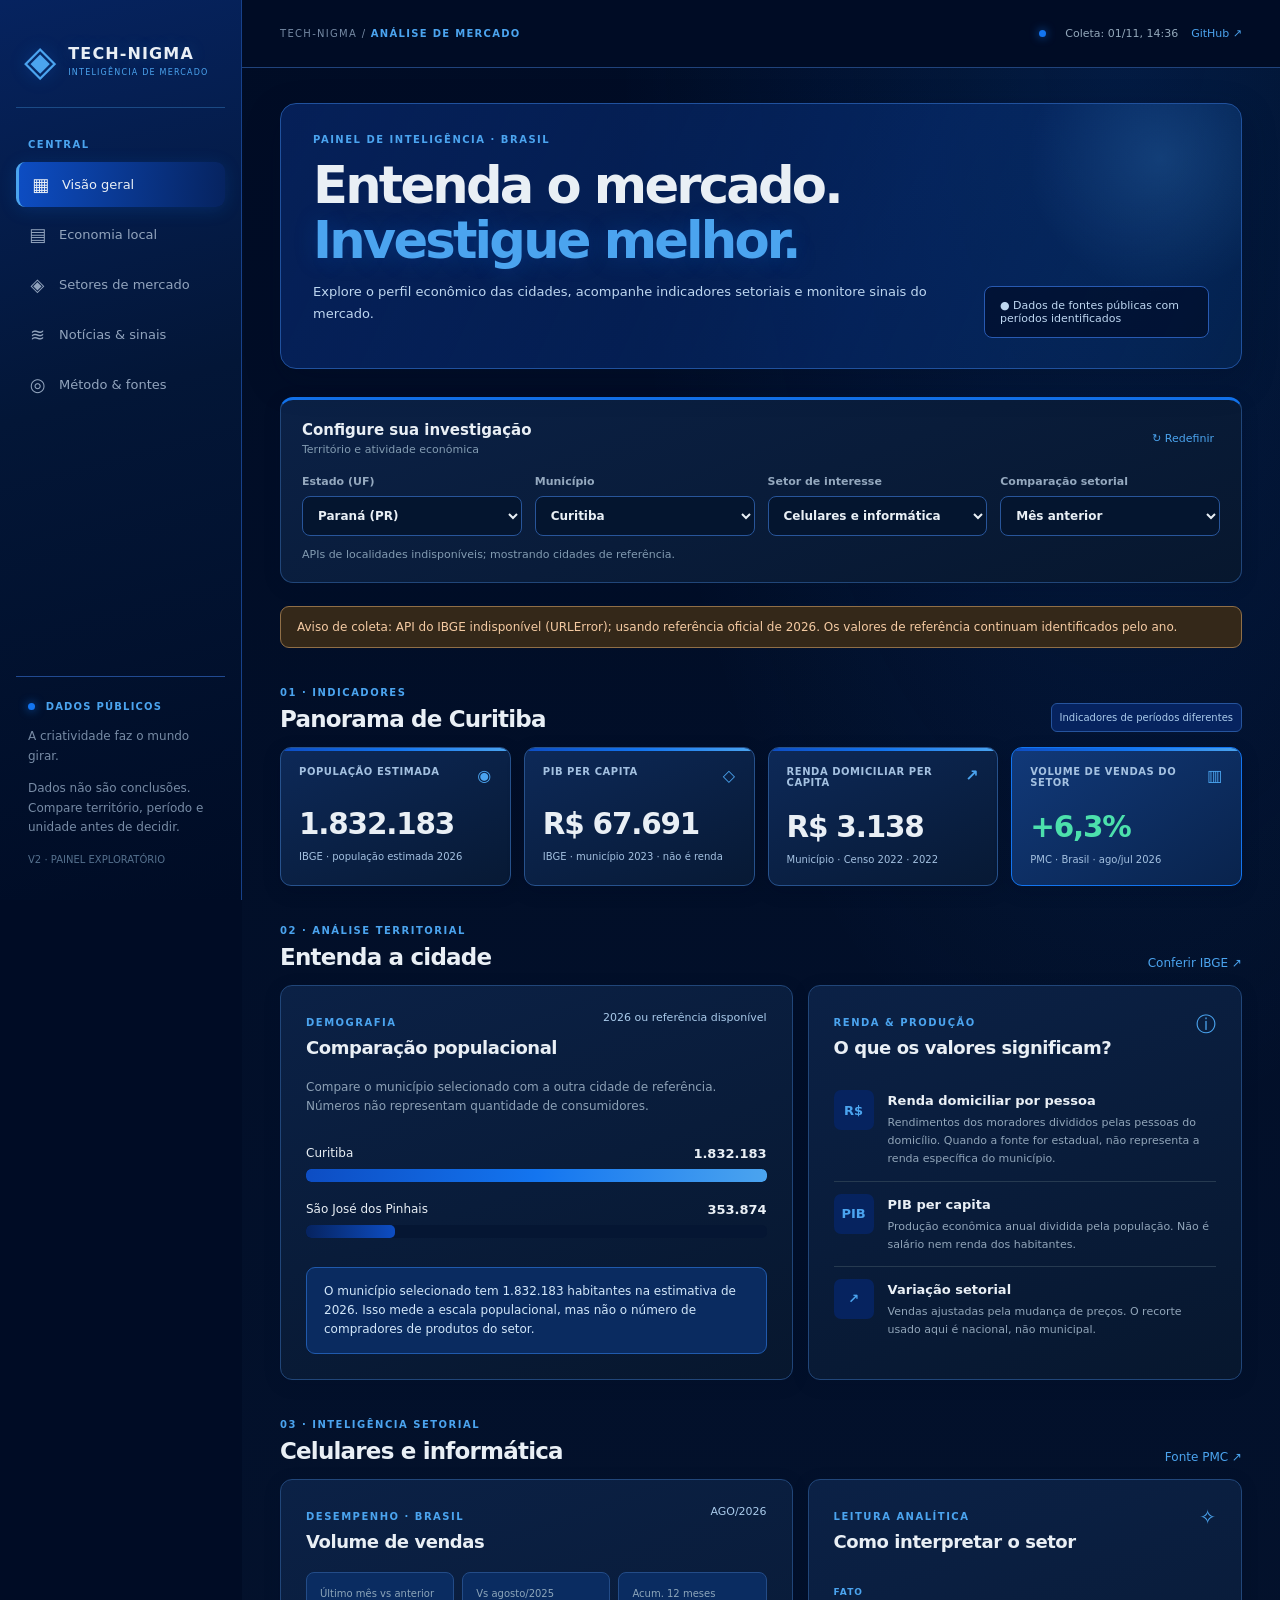
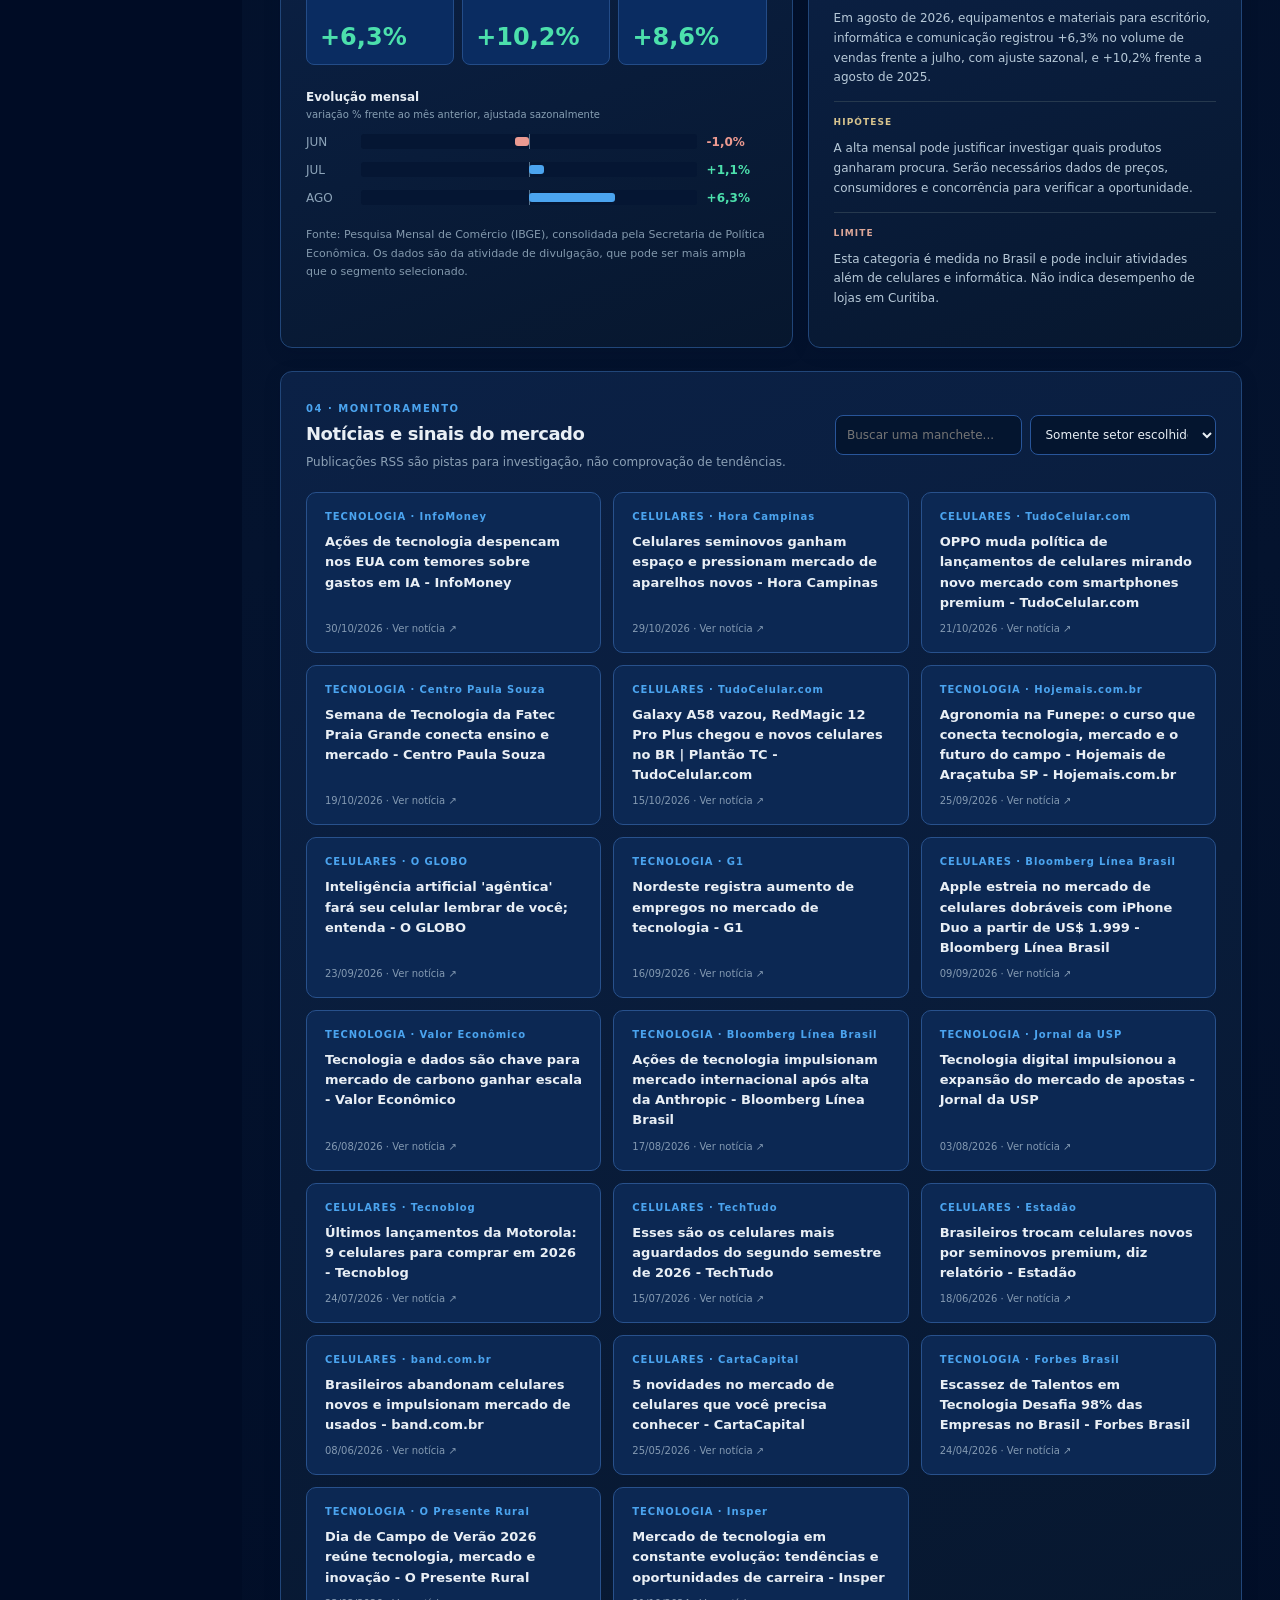
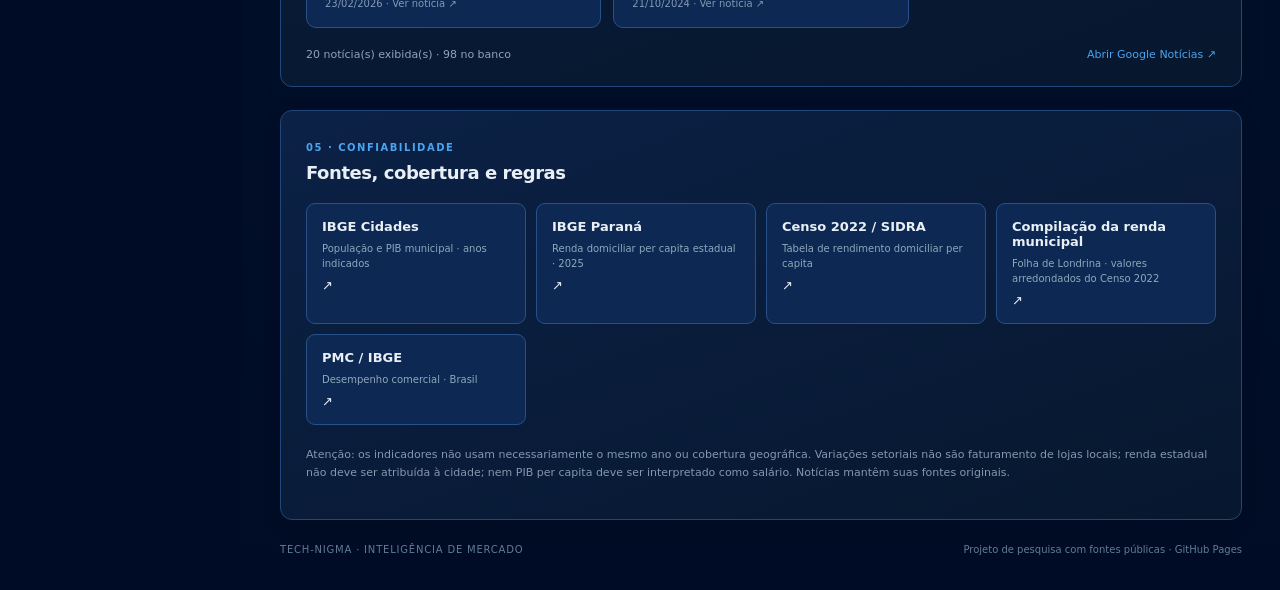
==== commit 9e09ba4e: "Força carregamento da nova paleta Tech-nigma sem cache do CSS" ====
--- a/site/index.html
+++ b/site/index.html
@@ -6,7 +6,7 @@
   <meta name="theme-color" content="#000C25">
   <meta name="description" content="Observatório de inteligência de mercado: cidades, renda, PIB per capita, desempenho do comércio e notícias com fontes.">
   <title>Tech-nigma | Inteligência de Mercado</title>
-  <link rel="stylesheet" href="./v2.css">
+  <link rel="stylesheet" href="./v2.css?v=tech-nigma-azul-3">
   <script src="./v2.js" defer></script>
 </head>
 <body>
--- a/site/v2.css
+++ b/site/v2.css
@@ -12,3 +12,69 @@
 .compare-row:nth-child(2) .fill{background:linear-gradient(90deg,var(--tech-nigma-sapphire-shadow),var(--tech-nigma-electric))}
 .news-card:hover,.sources a:hover{border-color:var(--tech-nigma-crystal)}
 .filters-grid select:focus,.news-tools input:focus,.news-tools select:focus{border-color:var(--tech-nigma-electric);box-shadow:0 0 0 2px rgba(19,117,240,.18)}
+
+/* TECH-NIGMA · Identidade visual oficial V3 · regras finais, sem verde residual */
+
+:root{
+  --tn-navy:#000C25;
+  --tn-shadow:#06235F;
+  --tn-sapphire:#0D4DC3;
+  --tn-electric:#1375F0;
+  --tn-crystal:#4BA4EF;
+  --tn-silver:#E9EFF5;
+  --tn-line:#234C88;
+  --tn-card:#071B3B;
+  --tn-panel:#091D40;
+  color-scheme:dark;
+  background:var(--tn-navy);
+  color:var(--tn-silver);
+}
+html,body{background:var(--tn-navy);color:var(--tn-silver)}
+.main{background:radial-gradient(ellipse 65% 40% at 85% 0%,rgba(19,117,240,.15),transparent 75%),linear-gradient(180deg,#000C25,#04132E 57%,#000C25)}
+.sidebar{background:linear-gradient(165deg,#06235F 0%,#031637 44%,#000C25 100%);border-right:1px solid #17418A}
+.identity{padding:14px 8px 22px;margin:-8px 0 31px;border-bottom:1px solid rgba(75,164,239,.32)}
+.identity strong{color:var(--tn-silver);font-size:16px;letter-spacing:.07em;text-shadow:0 0 16px rgba(75,164,239,.22)}
+.identity span:not(.logo-mark){color:var(--tn-crystal)}
+.logo-mark{color:var(--tn-crystal);font-size:42px;text-shadow:0 0 23px rgba(19,117,240,.65)}
+.topbar{background:#000C25;border-bottom:1px solid #20437B}
+.breadcrumb b{color:var(--tn-crystal)}
+.top-actions a,.text-link,.news-footer a,.quiet{color:var(--tn-crystal)}
+.top-actions a:hover,.text-link:hover,.news-footer a:hover{color:var(--tn-silver)}
+.sync-dot,.pulse i{background:var(--tn-electric);box-shadow:0 0 10px rgba(19,117,240,.8)}
+.pulse,.group-title,.eyebrow,.micro,.tag.fact{color:var(--tn-crystal)}
+.title-area{background:linear-gradient(115deg,rgba(6,35,95,.88),rgba(13,77,195,.27) 62%,rgba(19,117,240,.12));border:1px solid #20519D;border-radius:16px;padding:30px 32px;box-shadow:0 12px 34px rgba(0,12,37,.28);position:relative;overflow:hidden}
+.title-area:before{content:"";position:absolute;right:-55px;top:-80px;width:270px;height:270px;border-radius:50%;background:radial-gradient(circle,rgba(75,164,239,.2),transparent 70%);pointer-events:none}
+.title-area h1 em{color:var(--tn-crystal);text-shadow:0 2px 22px rgba(19,117,240,.25)}
+.title-area p,.legend{color:#BED7F1}
+.legend{background:rgba(0,12,37,.66);border-color:#285AB2}
+.filters,.panel{background:linear-gradient(160deg,#0B2146,#07172E);border-color:#214679;box-shadow:0 4px 17px rgba(0,12,37,.15)}
+.filters{border-top:3px solid var(--tn-electric)}
+.filter-head strong,.panel h3,.section-top h2{color:var(--tn-silver)}
+.filters-grid select,.news-tools select,.news-tools input{background:#04152F;border:1px solid #28559A;color:var(--tn-silver)}
+.filters-grid select:focus,.news-tools select:focus,.news-tools input:focus{border-color:var(--tn-crystal);outline:2px solid rgba(19,117,240,.28);outline-offset:1px}
+.section-top .eyebrow,.panel .micro{color:var(--tn-crystal)}
+.source-tag,.faint{color:#AACBEB}
+.source-tag{background:var(--tn-shadow);border-color:#26549D}
+.kpi{background:linear-gradient(155deg,#0D2958,#071934);border-color:#27528D;box-shadow:0 5px 18px rgba(0,12,37,.2)}
+.kpi:before,.kpi:nth-child(2):before,.kpi:nth-child(3):before,.kpi.emphasis:before{background:linear-gradient(90deg,var(--tn-sapphire),var(--tn-electric),var(--tn-crystal))}
+.kpi.emphasis{background:linear-gradient(145deg,#113979,#09234C);border-color:var(--tn-electric)}
+.kpi-line,.kpi-foot{color:#A4C1E1}
+.kpi-line span{color:var(--tn-crystal)}
+.kpi strong{color:var(--tn-silver)}
+.city-bars .track,.trend-bar{background:#051633}
+.city-bars .fill{background:linear-gradient(90deg,var(--tn-sapphire),var(--tn-electric),var(--tn-crystal))}
+.compare-row:nth-child(2) .fill{background:linear-gradient(90deg,var(--tn-shadow),var(--tn-sapphire))}
+.insight-note{background:#0A2B60;border-color:#205AAD;color:#D2E7FA}
+.definition-symbol{color:var(--tn-crystal);background:var(--tn-shadow)}
+.triple div{background:#0A2C61;border:1px solid #234C88}
+.trend-fill,.trend-fill:not(.down){background:var(--tn-crystal)}
+.trend-fill.down{background:#EB9A91}
+.news-card,.sources a{background:#0C2853;border-color:#28518C}
+.news-card:hover,.sources a:hover{border-color:var(--tn-crystal);box-shadow:0 0 0 1px rgba(75,164,239,.25)}
+.news-card>span{color:var(--tn-crystal)}
+.nav a:hover{background:rgba(19,117,240,.17);color:var(--tn-silver)}
+.nav a.selected{background:linear-gradient(95deg,#0D4DC3,#06235F);color:#E9EFF5;border-left:3px solid #4BA4EF;box-shadow:0 3px 17px rgba(19,117,240,.18)}
+.side-bottom{border-top-color:#214A91}
+.notice{background:#342819;border-color:#906F47}
+@media(max-width:850px){.identity{padding:8px 0 10px;margin:0 0 12px}.title-area{padding:23px 21px}}
+@media(max-width:550px){.title-area{padding:21px 17px}.sidebar{border-bottom:1px solid #17418A}.kpi{min-height:126px}}
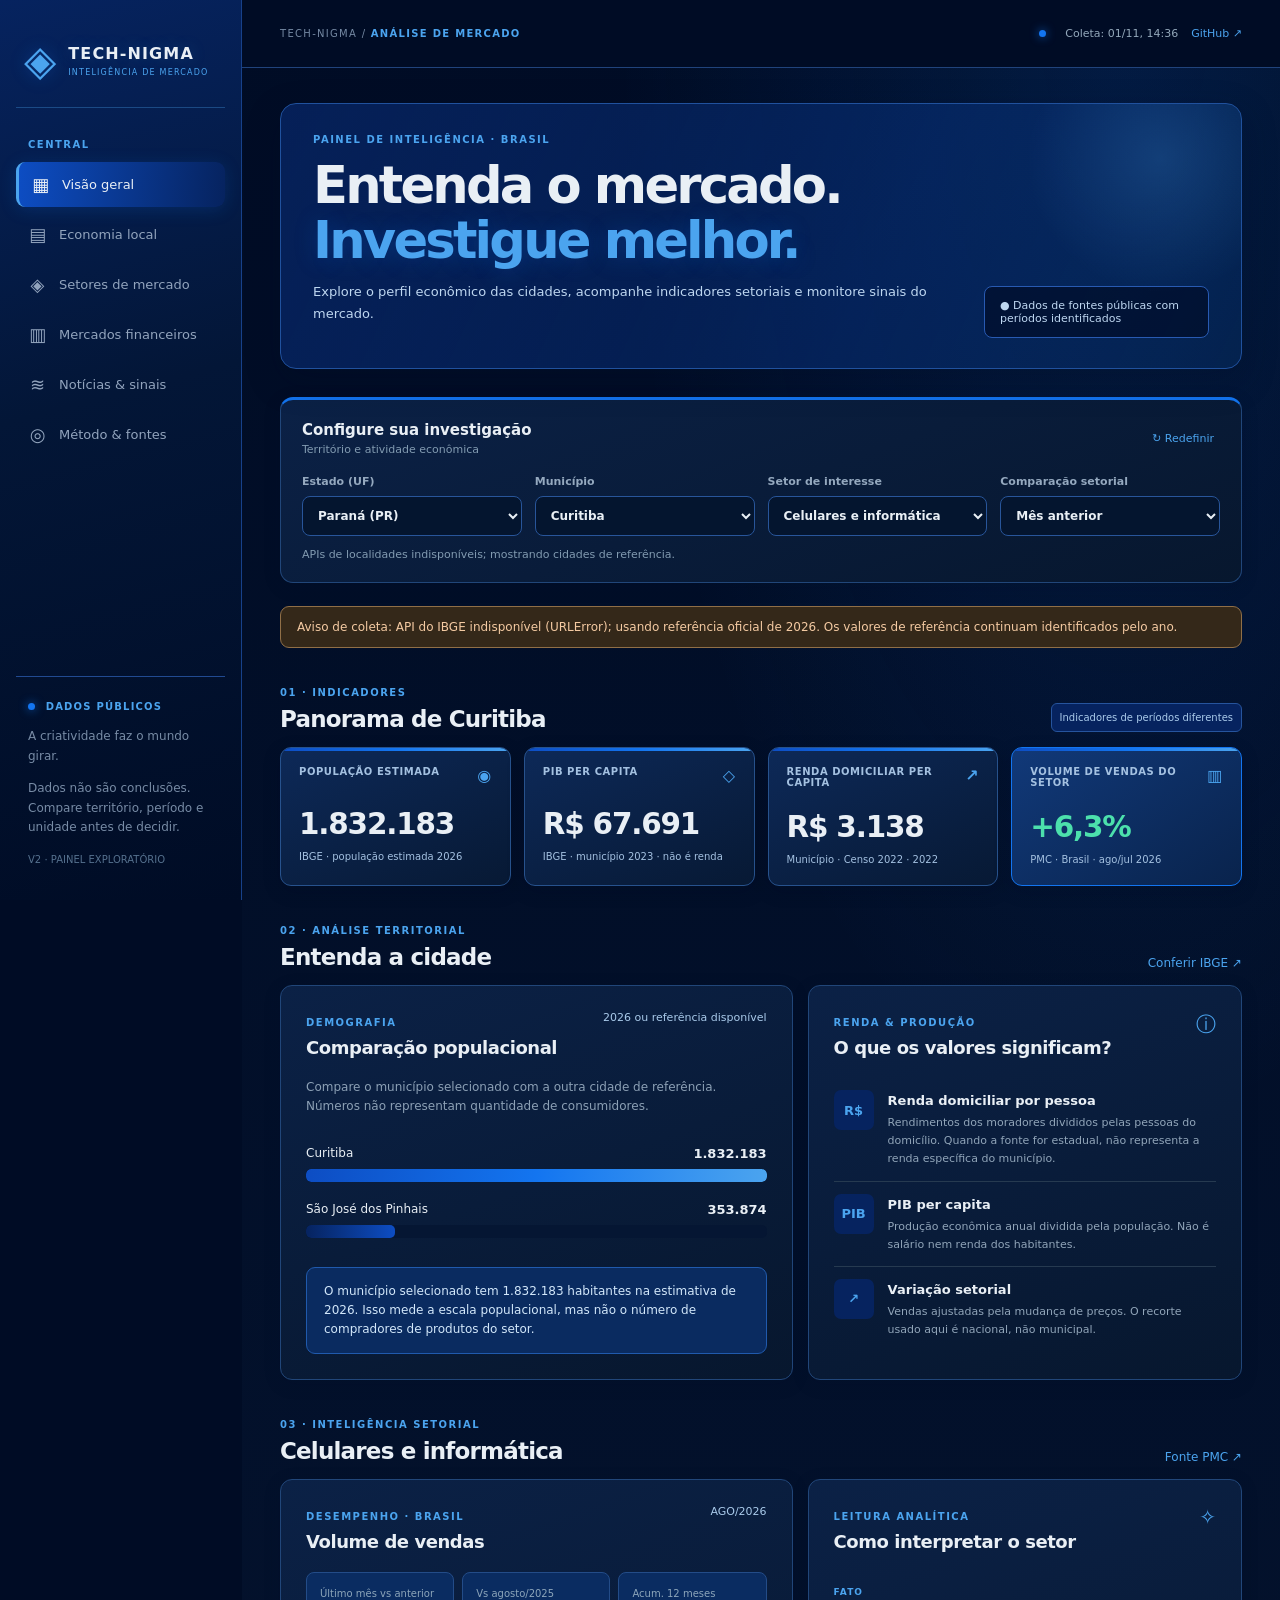
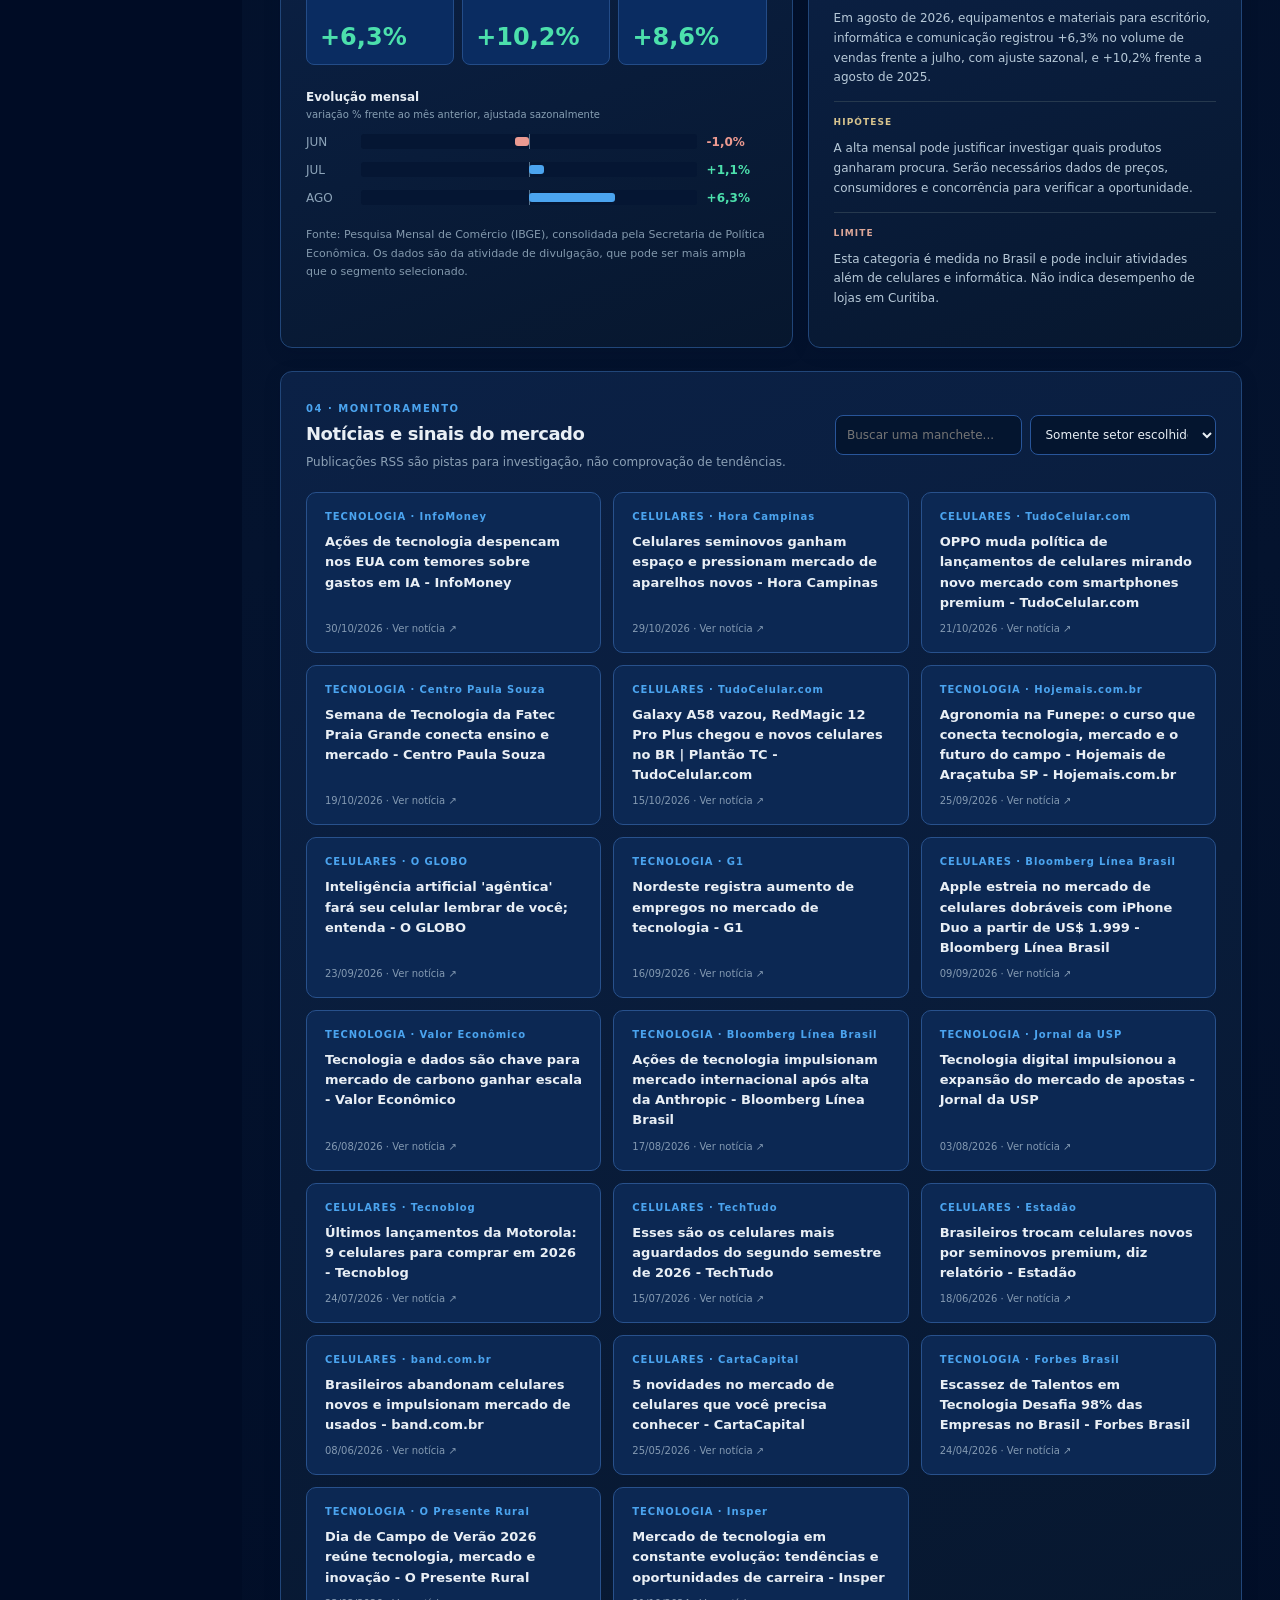
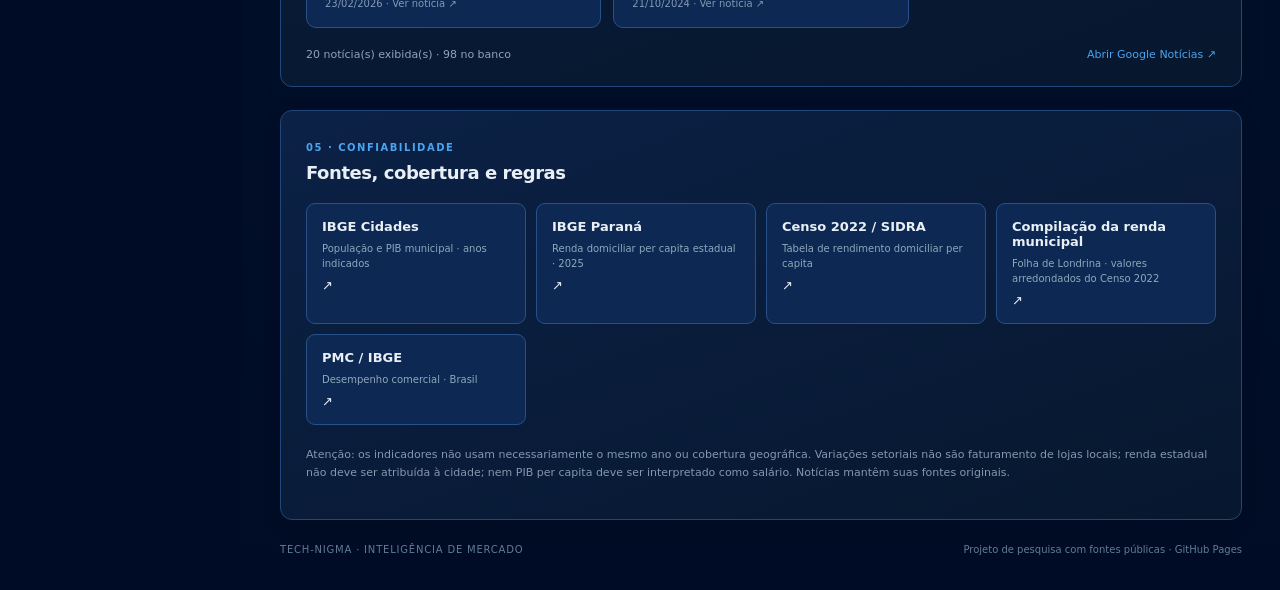
==== commit fb82a559: "Adiciona aba Mercados Financeiros no menu da Tech-nigma" ====
--- a/site/index.html
+++ b/site/index.html
@@ -18,6 +18,7 @@
         <a class="selected" href="#visao"><span>▦</span> Visão geral</a>
         <a href="#economia"><span>▤</span> Economia local</a>
         <a href="#setores"><span>◈</span> Setores de mercado</a>
+        <a href="./mercados.html"><span>▥</span> Mercados financeiros</a>
         <a href="#noticias"><span>≋</span> Notícias & sinais</a>
         <a href="#metodologia"><span>◎</span> Método & fontes</a>
       </nav>
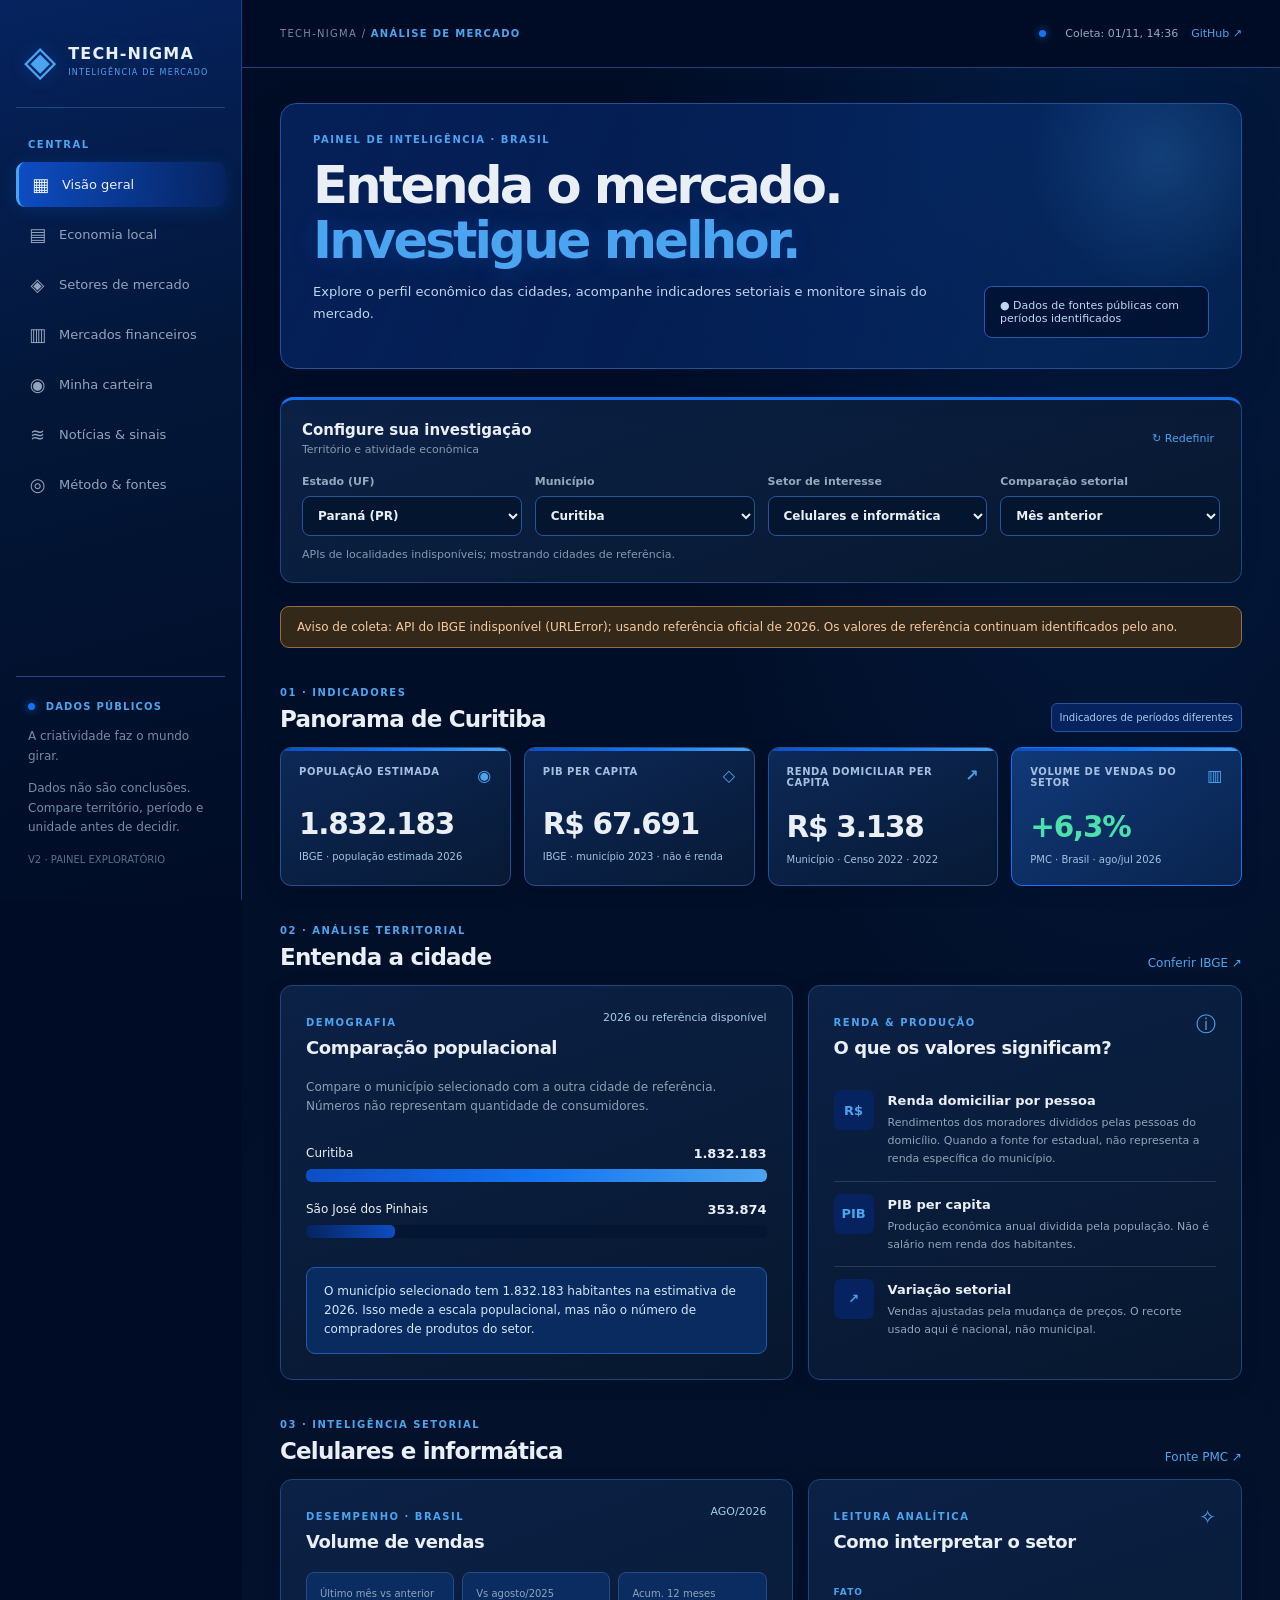
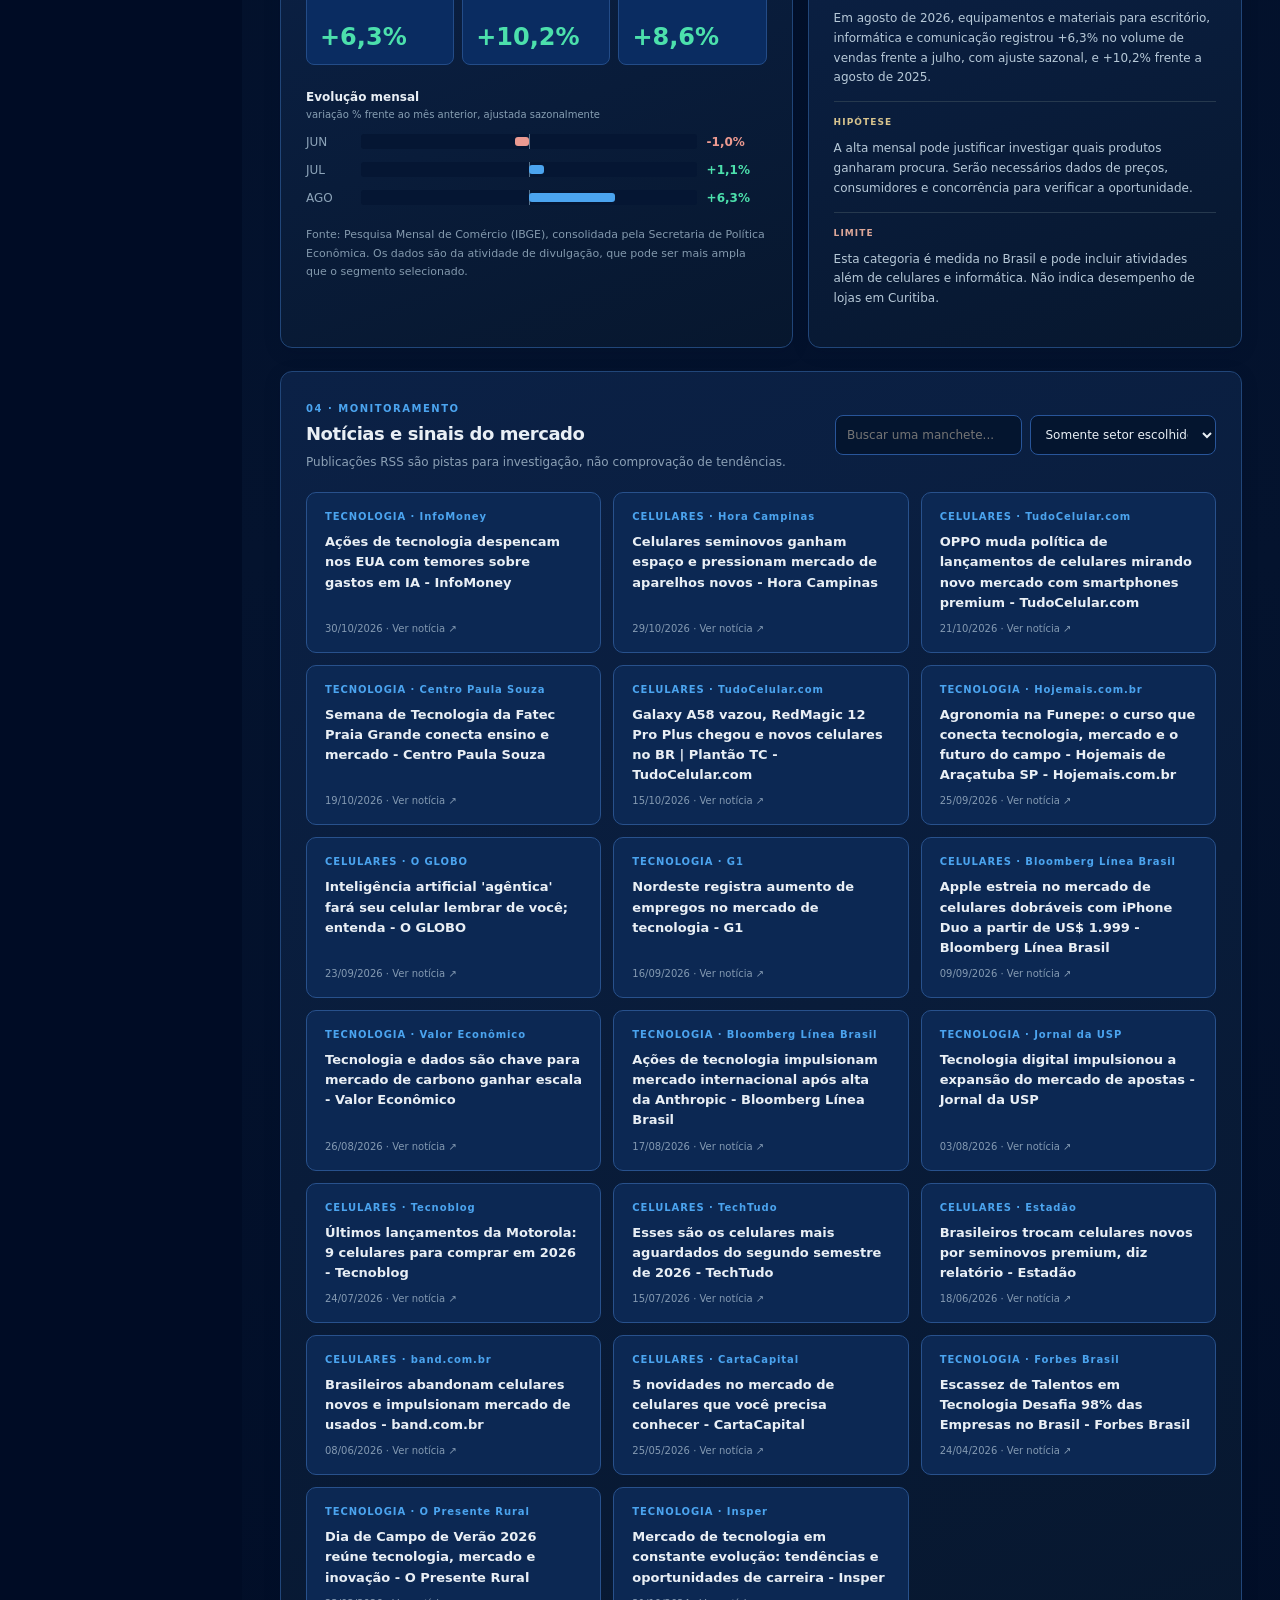
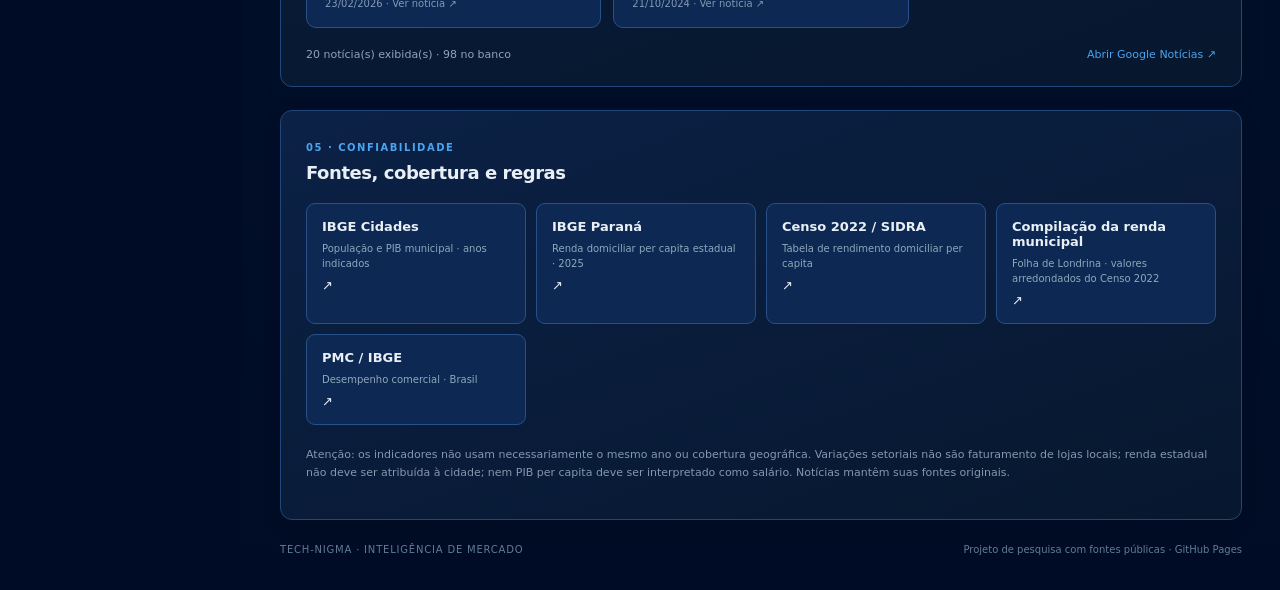
==== commit 4c778c60: "Adiciona Minha Carteira no menu da Tech-nigma" ====
--- a/site/index.html
+++ b/site/index.html
@@ -19,6 +19,7 @@
         <a href="#economia"><span>▤</span> Economia local</a>
         <a href="#setores"><span>◈</span> Setores de mercado</a>
         <a href="./mercados.html"><span>▥</span> Mercados financeiros</a>
+<a href="./carteira.html"><span>◉</span> Minha carteira</a>
         <a href="#noticias"><span>≋</span> Notícias & sinais</a>
         <a href="#metodologia"><span>◎</span> Método & fontes</a>
       </nav>
